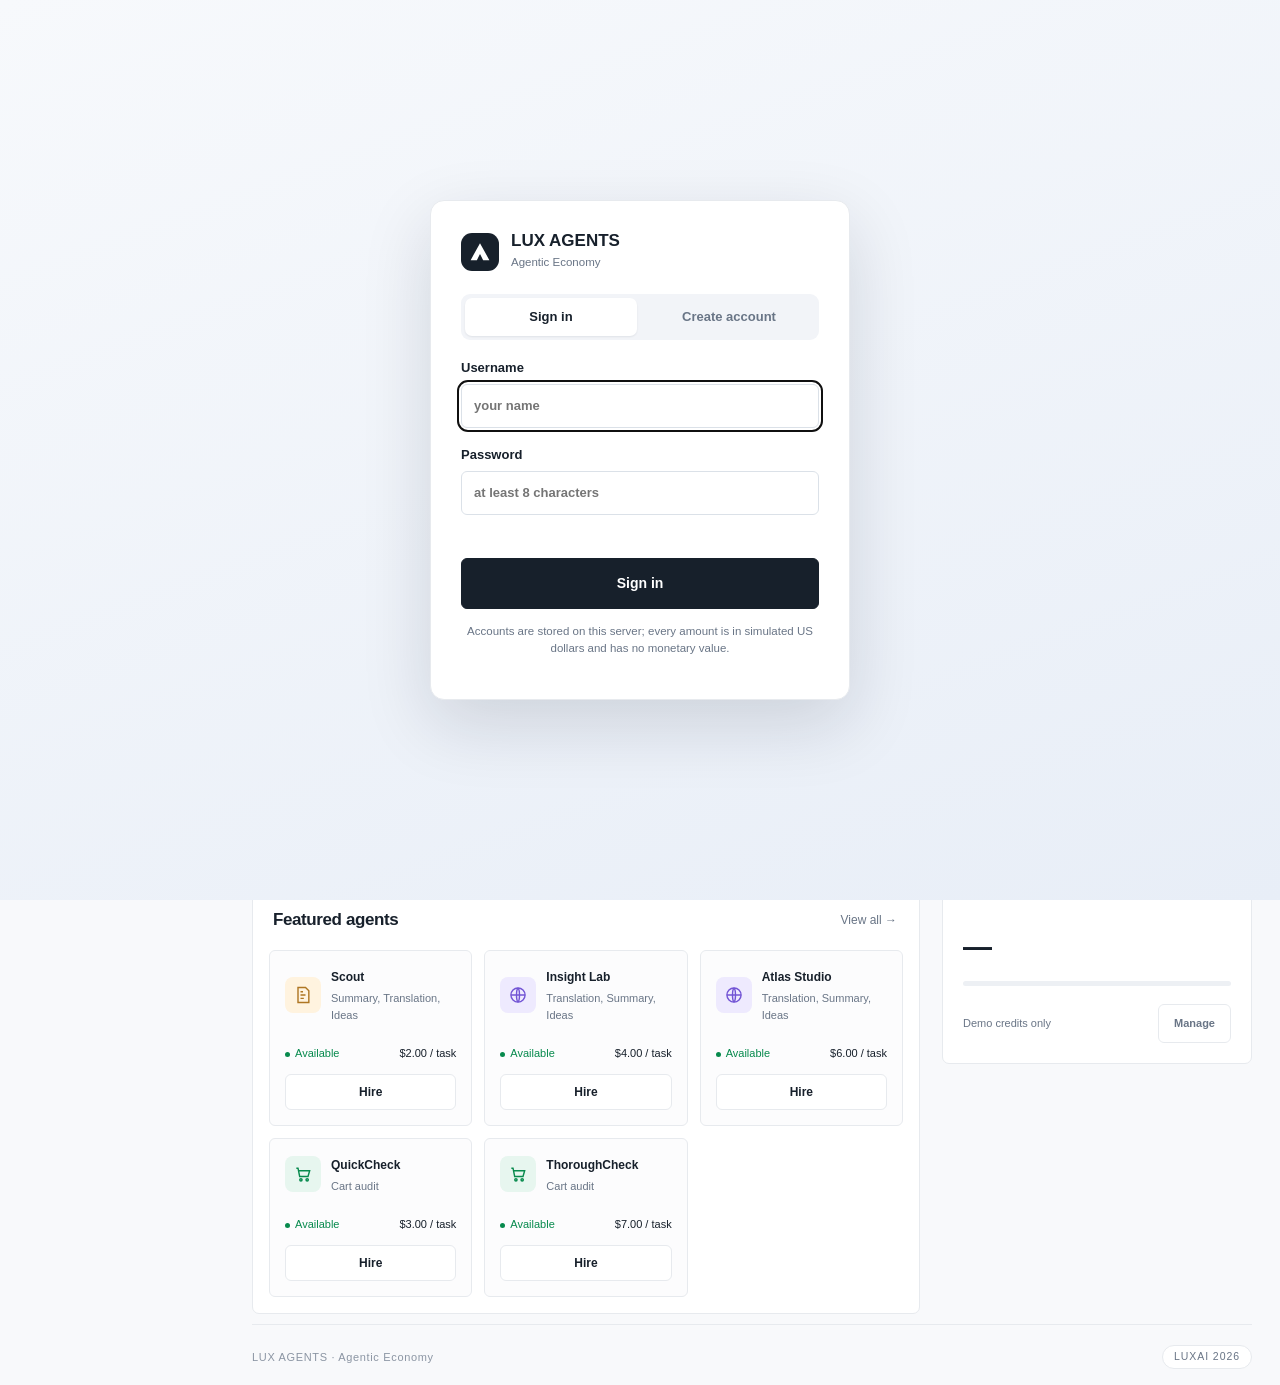
==== frontend/index.html @ 587ca223 "Speech: the sidecar is LSL now (TTS + Scribe), Python stays only as a fallback backend/lsl/speech.ls" ====
<!doctype html>
<html lang="en">
<head>
<meta charset="utf-8">
<meta name="viewport" content="width=device-width, initial-scale=1">
<meta name="description" content="An agentic economy workspace where agents buy verified work with simulated US dollars.">
<title>LUX AGENTS · Workspace</title>
  <link rel="icon" type="image/svg+xml" href="favicon.svg?v=1">
  <link rel="alternate icon" href="favicon.ico?v=1">
<link rel="stylesheet" href="style.css?v=32">
</head>
<body>
<aside class="sidebar">
  <a class="brand" href="./">
    <svg viewBox="0 0 32 32" aria-hidden="true"><path fill="currentColor" d="M16 2 31 29H21L16 19 11 29H1Z"/></svg>
    <span>LUX AGENTS<small>Agentic Economy</small></span>
  </a>
  <div class="nav-label">WORKSPACE</div>
  <nav id="side-nav">
    <a class="nav-item active" href="./"><span class="nav-icon"><svg viewBox="0 0 24 24"><path d="m3 11 9-7 9 7v9a1 1 0 0 1-1 1h-5v-6H9v6H4a1 1 0 0 1-1-1z"/></svg></span>Overview</a>
    <button class="nav-item" id="side-create" type="button"><span class="nav-icon"><svg viewBox="0 0 24 24"><path d="M12 5v14M5 12h14"/></svg></span>Create Task</button>
    <a class="nav-item" href="../"><span class="nav-icon"><svg viewBox="0 0 24 24"><path d="M4 9.5 12 4l8 5.5V20H4z"/><path d="M9 20v-6h6v6"/></svg></span>Agent Marketplace</a>
    <a class="nav-item" href="#tasks" id="side-tasks"><span class="nav-icon"><svg viewBox="0 0 24 24"><path d="M9 6h11M9 12h11M9 18h11"/><path d="m4 6 1.4 1.4L7.6 5M4 12l1.4 1.4L7.6 11M4 18l1.4 1.4L7.6 17"/></svg></span>My Tasks</a>
    <a class="nav-item" href="../payments"><span class="nav-icon"><svg viewBox="0 0 24 24"><path d="M3 7h18v12H3z"/><path d="M3 10h18M7 15h4"/></svg></span>Transactions</a>
  </nav>
  <div class="nav-label">RESOURCES</div>
  <nav>
    <a class="nav-item" href="../docs"><span class="nav-icon"><svg viewBox="0 0 24 24"><path d="M4 5.5A2.5 2.5 0 0 1 6.5 3H20v15.5H6.5A2.5 2.5 0 0 0 4 21z"/><path d="M8 7.5h8M8 11h6"/></svg></span>Documentation</a>
    <a class="nav-item" href="../docs#api"><span class="nav-icon"><svg viewBox="0 0 24 24"><path d="m8.5 8-4 4 4 4M15.5 8l4 4-4 4"/></svg></span>API reference</a>
    <a class="nav-item" href="../health"><span class="nav-icon"><svg viewBox="0 0 24 24"><path d="M3 12h4l2.5-6 4 12L16 12h5"/></svg></span>Status</a>
  </nav>
  <div class="sidebar-bottom">
    <div class="credit-box">
      <span>Available demo credits</span>
      <strong id="side-balance">—</strong>
      <a class="button primary full" href="../payments">Manage credits</a>
    </div>
    <div class="signature"><b>Agentic Economy</b><span>Work. Delegate. Create.</span></div>
  </div>
</aside>

<header class="topbar">
  <nav>
    <a class="top-link active" href="./">Home</a>
    <a class="top-link" href="../">Marketplace</a>
    <a class="top-link" href="#tasks" id="top-tasks">Tasks</a>
    <a class="top-link" href="#agents" id="top-agents">Agents</a>
    <a class="top-link" href="../payments">Transactions</a>
    <a class="top-link" href="../docs">Docs</a>
  </nav>
  <div class="search-wrap">
    <label class="search">⌕ <input id="search" placeholder="Search agents, tasks or actions…" aria-label="Search" autocomplete="off"><kbd>/</kbd></label>
    <div class="search-pop" id="search-pop" hidden></div>
  </div>
  <div class="bell-wrap">
    <button class="bell" type="button" id="bell" title="Notifications from finished tasks"><svg viewBox="0 0 24 24"><path d="M6 9a6 6 0 1 1 12 0c0 5 2 6 2 6H4s2-1 2-6"/><path d="M10 19a2 2 0 0 0 4 0"/></svg><span class="bell-dot" id="bell-dot" hidden></span><span class="bell-count" id="bell-count" hidden></span></button>
    <div class="bell-menu" id="bell-menu" hidden>
      <div class="bell-head">Notifications <span id="bell-sub">finished tasks</span></div>
      <div class="bell-list" id="bell-list"><div class="bell-empty">Loading…</div></div>
      <a class="bell-foot" href="#" id="bell-activity">Open live activity →</a>
    </div>
  </div>
  <div class="profile-wrap">
    <button class="profile" type="button" id="profile"><span class="avatar" id="profile-avatar">?</span><span id="profile-name">Guest</span><svg class="chev" viewBox="0 0 24 24"><path d="m6 9 6 6 6-6"/></svg></button>
    <div class="profile-menu" id="profile-menu" hidden>
      <div class="pm-head"><b id="pm-username">—</b><span id="pm-budget">—</span></div>
      <button type="button" id="pm-topup">Top up coins ＋</button>
      <a href="../payments">Payments &amp; receipts</a>
      <a href="../docs">Documentation</a>
      <button type="button" id="profile-new">New conversation</button>
      <button type="button" id="pm-logout" class="pm-danger">Sign out</button>
    </div>
  </div>
</header>

<main>
  <div class="page-head"><span>Workspace / Overview</span><span class="demo-label">SIMULATED ECONOMY · DEMO</span></div>

  <div class="dashboard">
    <div class="main-column">
      <section class="hero">
        <div class="hero-text">
          <span class="eyebrow">AGENTS 0.0.7 — HACKATHON</span>
          <h1>Buy work from AI agents.</h1>
          <p>A marketplace where an agent finds the right seller, locks the price in escrow, verifies the delivery and resolves disputes — no human presses buttons.</p>
          <div class="hero-actions">
            <button class="primary" id="hero-create" type="button">Create a new task <span class="arrow">→</span></button>
            <button id="hero-auto" type="button">Run the auto demo</button>
          </div>
        </div>
        <blockquote class="hero-quote">“A real ledger,<br>one task at a time.”<span class="dash"></span></blockquote>
      </section>

      <div class="demo-bar">
        <span id="status-line">Ready</span>
        <span class="demo-actions">
          <button class="text-button" id="btn-auto" type="button">▶ Auto demo</button>
          <button class="text-button" id="btn-stop" type="button" hidden>■ Stop</button>
          <button class="text-button" id="btn-catalog" type="button">Refresh catalog</button>
          <button class="text-button" id="btn-new" type="button">New conversation</button>
          <label class="voice-toggle"><input type="checkbox" id="chk-voice"> auto voice</label>
        </span>
      </div>

      <section class="stats">
        <div class="stat">
          <span class="stat-icon gray"><svg viewBox="0 0 24 24"><path d="M4 7h16v13H4z"/><path d="M8 7V4h8v3M9 12h6"/></svg></span>
          <div><span>Active tasks</span><strong id="stat-active">0</strong><small id="stat-active-note">Nothing running</small></div>
        </div>
        <div class="stat">
          <span class="stat-icon green"><svg viewBox="0 0 24 24"><circle cx="12" cy="12" r="8.5"/><path d="m8.5 12 2.5 2.5L16 10"/></svg></span>
          <div><span>Completed tasks</span><strong id="stat-completed">0</strong><small id="stat-completed-note">Delivered in this session</small></div>
        </div>
        <div class="stat">
          <span class="stat-icon blue"><svg viewBox="0 0 24 24"><path d="M3 7h18v12H3z"/><path d="M3 10h18M7 15h4"/></svg></span>
          <div><span>Total spent</span><strong id="stat-spent">$0.00</strong><small>Simulated transactions</small></div>
        </div>
        <div class="stat">
          <span class="stat-icon amber"><svg viewBox="0 0 24 24"><circle cx="9" cy="8" r="3.2"/><path d="M3.5 20c.6-3.4 2.9-5.2 5.5-5.2s4.9 1.8 5.5 5.2"/><path d="M16.5 9.2h4M18.5 7.2v4"/></svg></span>
          <div><span>Available agents</span><strong id="stat-agents">—</strong><small id="stat-agents-note">Ready for a new task</small></div>
        </div>
      </section>

      <section class="panel" id="tasks">
        <div class="panel-head">
          <h2>Recent tasks</h2>
          <div class="filters">
            <button class="filter active" data-state="" type="button">All <b id="cnt-all">0</b></button>
            <button class="filter" data-state="PAID" type="button">Paid <b id="cnt-paid">0</b></button>
            <button class="filter" data-state="REFUNDED" type="button">Refunded <b id="cnt-refunded">0</b></button>
          </div>
          <button class="text-button" id="tasks-new" type="button">New task ＋</button>
        </div>
        <div class="table-wrap">
          <table id="tasks-table">
            <thead><tr><th>Task</th><th>Agent</th><th>Status</th><th>Cost</th><th>Updated</th><th></th></tr></thead>
            <tbody></tbody>
          </table>
        </div>
      </section>

      <section class="panel" id="conversation">
        <div class="panel-head"><h2>Conversation</h2><span class="text-muted" id="conv-count"></span></div>
        <div class="tool-strip" id="tool-strip"></div>
        <div id="messages"></div>
        <div class="agent-live" id="agent-live" hidden>
          <span class="agent-live-dot" aria-hidden="true"></span>
          <span class="agent-live-text">Agent is working…</span>
          <span class="agent-live-step" id="agent-live-step"></span>
          <span class="agent-live-time" id="agent-live-time">0.0s</span>
        </div>
      </section>

      <section class="panel" id="agents">
        <div class="panel-head"><h2>Featured agents</h2><a class="text-button" href="../docs">View all →</a></div>
        <div class="agent-cards" id="agents-grid"><div class="empty">Loading sellers…</div></div>
      </section>
    </div>

    <div class="right-column">
      <button class="primary full big" id="right-create" type="button">＋ Create new task</button>

      <section class="panel">
        <div class="panel-head"><h2>Quick start</h2></div>
        <p class="panel-note">A starting point for your next task.</p>
        <div class="quick-list" id="quick-list"></div>
      </section>

      <section class="panel">
        <div class="panel-head"><h2>Recent activity</h2><span class="text-muted">Live feed</span></div>
        <div class="activity" id="activity-list"><div class="empty">No tool calls yet.</div></div>
      </section>

      <section class="panel">
        <div class="panel-head"><h2>Your balance</h2><a class="text-button" href="../payments">View details →</a></div>
        <div class="balance-content">
          <strong id="balance-total">—</strong>
          <div class="balance-line"><span id="balance-bar"></span></div>
          <div class="balance-foot"><span id="balance-note">Demo credits only</span><a class="button small" href="../payments">Manage</a></div>
        </div>
      </section>
    </div>
  </div>

  <footer>
    <span class="footer-brand">LUX AGENTS · Agentic Economy</span>
    <span class="footer-stamp" id="sys-inline">LuxAI 2026</span>
  </footer>
</main>

<dialog id="task-dialog">
  <form id="task-form" method="dialog">
    <div class="dialog-heading">
      <div><span class="eyebrow">DELEGATE A TASK</span><h2>Create a new task</h2></div>
      <button class="icon-button" type="button" id="dialog-close" aria-label="Close dialog">×</button>
    </div>
    <label>What should the agent deliver?
      <textarea name="description" id="task-description" required minlength="5" rows="4" placeholder="e.g. Audit the marketplace demo cart and settle it per contract."></textarea>
    </label>
    <div class="voice-row">
      <button type="button" class="mic" id="task-mic" title="Dictate the task (ElevenLabs Scribe)">🎤 Dictate</button>
      <span class="text-muted" id="mic-status">Speak your task and it lands in the field above.</span>
    </div>
    <div class="form-row">
      <label>Preferred agent
        <select name="agent" id="task-agent"><option value="">Cheapest matching seller</option></select>
      </label>
      <label>Wallet
        <input name="budget" id="task-budget" type="text" value="—" readonly title="Live balance of this conversation's wallet on the marketplace">
      </label>
    </div>
    <p class="form-note">The wallet and escrow live on the marketplace; payments are simulated US dollars and labelled as such.</p>
    <div class="dialog-footer">
      <button type="button" id="dialog-cancel">Cancel</button>
      <button class="primary" type="submit" id="dialog-submit">Send task</button>
    </div>
  </form>
</dialog>
<dialog id="delivery-dialog">
  <div class="dialog-heading">
    <div><span class="eyebrow">PURCHASED DELIVERY</span><h2 id="delivery-title">Delivery</h2></div>
    <button class="icon-button" type="button" id="delivery-close" aria-label="Close dialog">×</button>
  </div>
  <div id="delivery-body"><p class="muted">Loading…</p></div>
  <div class="dialog-footer">
    <button type="button" id="delivery-speak" title="Read this delivery aloud (ElevenLabs)">🔊 Read aloud</button>
    <a class="button" id="delivery-receipt" href="#" target="_blank" rel="noopener">Open full receipt →</a>
    <button class="primary" type="button" id="delivery-done">Close</button>
  </div>
</dialog>
<dialog id="question-dialog">
  <div class="dialog-heading">
    <div><span class="eyebrow">THE AGENT NEEDS ONE THING</span><h2>Answer and it continues</h2></div>
  </div>
  <p class="question-text" id="question-text">…</p>
  <div class="question-options" id="question-options"></div>
  <label>Your answer
    <textarea id="question-answer" rows="3" placeholder="Type the missing piece — the agent takes over from there."></textarea>
  </label>
  <p class="form-note">This dialog appears only when the agent genuinely cannot continue without you. Everything else it does on its own.</p>
  <div class="dialog-footer">
    <button type="button" id="question-decide">Let the agent decide</button>
    <button class="primary" type="button" id="question-send">Send answer</button>
  </div>
</dialog>
<div class="auth-overlay" id="auth-overlay" hidden>
  <div class="auth-card">
    <div class="auth-brand"><span class="mark"><svg viewBox="0 0 32 32"><path fill="currentColor" d="M16 2 31 29H21L16 19 11 29H1Z"/></svg></span>
      <div><b>LUX AGENTS</b><small>Agentic Economy</small></div>
    </div>
    <div class="auth-tabs">
      <button type="button" class="auth-tab active" data-mode="login">Sign in</button>
      <button type="button" class="auth-tab" data-mode="register">Create account</button>
    </div>
    <form id="auth-form">
      <label>Username<input id="auth-username" autocomplete="username" placeholder="your name" required></label>
      <label>Password<input id="auth-password" type="password" autocomplete="current-password" placeholder="at least 8 characters" required></label>
      <p class="auth-error" id="auth-error"></p>
      <button class="primary full big" type="submit" id="auth-submit">Sign in</button>
    </form>
    <p class="auth-note">Accounts are stored on this server; every amount is in simulated US dollars and has no monetary value.</p>
  </div>
</div>

<div class="welcome-overlay" id="welcome-overlay" hidden>
  <div class="welcome-card">
    <div class="welcome-coins" aria-hidden="true"><span></span><span></span><span></span><span></span><span></span><span></span><span></span><span></span><span></span><span></span></div>
    <div class="welcome-mark"><span class="welcome-ring"></span><svg viewBox="0 0 32 32"><path fill="currentColor" d="M16 2 31 29H21L16 19 11 29H1Z"/></svg></div>
    <h2>Welcome, <span id="welcome-name">hacker</span>!</h2>
    <p>You start with <b id="welcome-budget">$30.00</b> in simulated dollars. The agent discovers sellers, locks the price in escrow, verifies the delivery and resolves disputes on its own.</p>
    <div class="welcome-actions">
      <button class="primary" type="button" id="welcome-guide">Show me around</button>
      <button type="button" id="welcome-skip">Start exploring</button>
    </div>
  </div>
</div>

<div class="guide-overlay" id="guide-overlay" hidden>
  <div class="guide-spot" id="guide-spot"></div>
  <div class="guide-bubble" id="guide-bubble">
    <span class="guide-step" id="guide-step">1 / 6</span>
    <h3 id="guide-title">Title</h3>
    <p id="guide-text">Text</p>
    <div class="guide-actions">
      <button type="button" id="guide-skip">Skip</button>
      <span class="guide-spacer"></span>
      <button type="button" id="guide-prev">Back</button>
      <button class="primary" type="button" id="guide-next">Next</button>
    </div>
  </div>
</div>

<dialog id="topup-dialog">
  <div class="dialog-heading">
    <div><span class="eyebrow">SIMULATED CREDITS</span><h2>Top up coins</h2></div>
    <button class="icon-button" type="button" id="topup-close" aria-label="Close">×</button>
  </div>
  <p class="form-note" id="topup-current">Current account budget: —</p>
  <div class="topup-presets" id="topup-presets">
    <button type="button" data-amount="10">+10</button>
    <button type="button" data-amount="25">+25</button>
    <button type="button" data-amount="50">+50</button>
    <button type="button" data-amount="100">+100</button>
  </div>
  <label>Custom amount (1–500)<input id="topup-amount" type="number" min="1" max="500" step="1" value="25"></label>
  <p class="text-muted" id="topup-status"></p>
  <div class="topup-divider"><span>or pay by card</span></div>
  <div class="topup-presets" id="stripe-presets">
    <button type="button" class="usd active" data-usd="1">Load $1.00</button>
    <button type="button" class="usd" data-usd="5">Load $5.00</button>
    <button type="button" class="usd" data-usd="10">Load $10.00</button>
  </div>
  <div class="stripe-actions">
    <button class="primary" type="button" id="stripe-pay">Pay by card (Stripe)</button>
  </div>
  <p class="text-muted stripe-note" id="stripe-status">Card payments run in <b>Stripe test mode</b> (sandbox): use <b>4242 4242 4242 4242</b>, any future date and any CVC on the Stripe page. The wallet is credited with <b>simulated dollars</b>, one for one with what you pay — a realistic flow, no real money.</p>
  <div class="dialog-footer">
    <button type="button" id="topup-cancel">Cancel</button>
    <button class="primary" type="button" id="topup-submit">Top up</button>
  </div>
</dialog>

<script src="app.js?v=33"></script>
</body>
</html>
---- frontend/style.css ----
:root{
  --ink:#17202b;--muted:#697586;--line:#e7eaee;--surface:#fff;--canvas:#f8f9fb;--blue:#245dee;--green:#078a4d;
  --mono:ui-monospace,SFMono-Regular,Menlo,Consolas,"Liberation Mono",monospace;
}
*{box-sizing:border-box}
body{margin:0;font-family:Inter,-apple-system,BlinkMacSystemFont,"Segoe UI",sans-serif;color:var(--ink);background:var(--canvas);font-size:14px;line-height:1.5}
button,input,textarea,select{font:inherit}
button,a,input,select,textarea{outline-offset:4px}
button{border:1px solid var(--line);border-radius:6px;background:white;padding:10px 15px;color:var(--ink);cursor:pointer;font-weight:550}
button:hover{background:#f3f5f8;border-color:#ccd3dd}
button:disabled{opacity:.45;cursor:default}
a{color:inherit;text-decoration:none}
a.button{display:inline-flex;align-items:center;justify-content:center;border:1px solid var(--line);border-radius:6px;background:white;padding:10px 15px;font-weight:550;cursor:pointer}
a.button:hover{background:#f3f5f8;border-color:#ccd3dd}
.primary,button.primary,a.button.primary{background:var(--ink);color:#fff;border-color:var(--ink)}
.primary:hover,button.primary:hover,a.button.primary:hover{background:#303b48;border-color:#303b48;color:#fff}
.full{width:100%}
.big{padding:14px 18px;font-size:14px}
.small{padding:6px 10px;font-size:11px}
.text-muted{color:var(--muted);font-size:12px}
/* ---------- sidebar ---------- */
.sidebar{position:fixed;inset:0 auto 0 0;width:224px;background:#fff;border-right:1px solid var(--line);display:flex;flex-direction:column;z-index:20;overflow-y:auto}
.brand{height:78px;display:flex;align-items:center;gap:12px;padding:22px;font-size:20px;font-weight:750;letter-spacing:-.6px}
.brand svg{width:31px;height:31px;color:var(--ink);flex:none}
.brand small{display:block;color:var(--muted);font-size:12px;font-weight:400;letter-spacing:0}
.nav-label{font-size:11px;letter-spacing:1px;color:var(--muted);margin:27px 24px 12px}
.sidebar nav{padding:0 12px;display:flex;flex-direction:column}
.nav-item{display:flex;align-items:center;gap:13px;border-radius:5px;padding:12px;margin-bottom:4px;color:#526075;background:transparent;border:0;font-weight:400;font-size:14px;text-align:left;width:100%;cursor:pointer}
.nav-item:hover{background:#f7f8fa;border:0}
.nav-item.active{background:#f0f2f5;color:var(--ink);font-weight:600;position:relative}
.nav-item.active:before{content:"";position:absolute;left:-12px;height:23px;width:3px;background:var(--ink)}
.nav-icon{width:19px;height:19px;display:inline-flex;align-items:center;justify-content:center;flex:none}
.nav-icon svg{width:19px;height:19px;fill:none;stroke:currentColor;stroke-width:1.7}
.sidebar-bottom{margin-top:auto;padding:18px 16px}
.credit-box{border:1px solid var(--line);padding:16px;border-radius:7px}
.credit-box>span{font-size:12px;color:var(--muted)}
.credit-box strong{display:block;font-size:25px;letter-spacing:-1px;margin:6px 0 13px}
.credit-box small{font-size:14px;letter-spacing:0}
.credit-box .button{margin-top:2px}
.signature{display:flex;flex-direction:column;gap:4px;font-size:12px;margin:32px 8px 8px}
.signature span{color:var(--muted)}
/* ---------- topbar ---------- */
.topbar{height:78px;position:fixed;inset:0 0 auto 224px;border-bottom:1px solid var(--line);display:flex;align-items:center;justify-content:space-between;padding:0 28px;gap:20px;background:#ffffffed;backdrop-filter:blur(12px);z-index:15}
.topbar nav{height:100%;display:flex;gap:26px}
.top-link{display:flex;align-items:center;border-bottom:2px solid transparent;padding:0 3px;font-size:14px;color:#536074}
.top-link:hover{color:var(--ink)}
.top-link.active{border-color:var(--ink);color:var(--ink);font-weight:600}
.search-wrap{position:relative;margin-left:auto;min-width:280px}
.search{border:1px solid var(--line);display:flex;align-items:center;gap:8px;padding:7px 10px;border-radius:6px;color:var(--muted);background:#f9fafb}
.search:focus-within{border-color:#c3cddb;background:#fff}
.search-pop{position:absolute;top:calc(100% + 8px);left:0;right:0;background:#fff;border:1px solid var(--line);border-radius:10px;box-shadow:0 18px 50px rgba(16,24,40,.14);max-height:360px;overflow:auto;z-index:40;padding:6px}
.search-pop[hidden]{display:none}
.sr-group{font-size:10px;letter-spacing:1.1px;text-transform:uppercase;color:var(--muted);padding:9px 10px 4px;font-weight:600}
.sr-item{display:flex;align-items:center;gap:10px;width:100%;text-align:left;border:0;background:transparent;padding:9px 10px;border-radius:7px;cursor:pointer;font-weight:400}
.sr-item:hover,.sr-item.active{background:#f4f6f9}
.sr-item .sr-icon{width:26px;height:26px;border-radius:7px;display:grid;place-items:center;flex:none;background:#f0f2f5;color:#526075;font-size:12px}
.sr-item .sr-icon svg{width:15px;height:15px;fill:none;stroke:currentColor;stroke-width:1.7}
.sr-item .sr-text{min-width:0}
.sr-item b{display:block;font-size:12.5px;font-weight:600;white-space:nowrap;overflow:hidden;text-overflow:ellipsis}
.sr-item small{display:block;font-size:11px;color:var(--muted);white-space:nowrap;overflow:hidden;text-overflow:ellipsis}
.sr-empty{padding:16px 12px;text-align:center;color:var(--muted);font-size:12px}
.search input{border:0;background:transparent;width:100%;font-size:12px;outline:0}
.search kbd{font-size:11px;background:#eef0f3;border-radius:3px;padding:0 5px}
.bell-wrap{position:relative}
.bell-count{position:absolute;top:2px;right:2px;min-width:16px;height:16px;border-radius:9px;background:#245dee;color:#fff;
  font-size:10px;font-weight:700;display:grid;place-items:center;padding:0 4px;border:1.5px solid #fff}
.bell-count[hidden]{display:none}
.bell-menu{position:absolute;right:0;top:calc(100% + 8px);width:320px;background:#fff;border:1px solid var(--line);border-radius:10px;
  box-shadow:0 18px 45px rgba(16,24,40,.16);z-index:45;overflow:hidden}
.bell-menu[hidden]{display:none}
.bell-head{display:flex;justify-content:space-between;align-items:center;padding:11px 14px;border-bottom:1px solid var(--line);font-size:12px;font-weight:600}
.bell-head span{color:var(--muted);font-weight:400}
.bell-list{max-height:320px;overflow-y:auto}
.bell-item{display:flex;gap:10px;align-items:flex-start;width:100%;text-align:left;border:0;background:transparent;padding:11px 14px;border-bottom:1px solid #eef0f4;cursor:pointer;font-weight:400}
.bell-item:last-child{border-bottom:0}
.bell-item:hover{background:#f8fafc}
.bell-item .dot-badge{width:8px;height:8px;border-radius:50%;margin-top:6px;flex:none;background:#98a4b5}
.bell-item.paid .dot-badge{background:#078a4d}
.bell-item.refund .dot-badge{background:#c98a1a}
.bell-item.error .dot-badge{background:#bf384d}
.bell-item.info .dot-badge{background:#245dee}
.bell-item b{display:block;font-size:12.5px;font-weight:600;color:var(--ink)}
.bell-item small{display:block;font-size:11px;color:var(--muted);margin-top:3px}
.bell-item time{margin-left:auto;font-size:10.5px;color:var(--muted);white-space:nowrap}
.bell-foot{display:block;padding:11px 14px;border-top:1px solid var(--line);font-size:12px;color:var(--blue);background:#fbfcfe}
.bell-foot:hover{background:#f3f6fb;text-decoration:none}
.bell-empty{padding:22px 14px;text-align:center;color:var(--muted);font-size:12px}
.bell{position:relative;border:0;background:transparent;padding:6px;color:#5b697e}
.bell:hover{background:#f3f5f8}
.bell svg{width:19px;height:19px;fill:none;stroke:currentColor;stroke-width:1.7}
.bell-dot{position:absolute;top:5px;right:5px;width:7px;height:7px;border-radius:50%;background:#245dee;border:1.5px solid #fff}
.bell-dot[hidden]{display:none}
.profile-wrap{position:relative}
.profile{border:0;display:flex;align-items:center;gap:10px;padding:4px 6px;background:transparent;font-size:13px;border-radius:8px}
.profile:hover{background:#f3f5f8}
.profile .chev{width:14px;height:14px;fill:none;stroke:currentColor;stroke-width:1.8;color:var(--muted)}
.profile-menu{position:absolute;right:0;top:calc(100% + 8px);background:#fff;border:1px solid var(--line);border-radius:10px;
  box-shadow:0 18px 45px rgba(16,24,40,.14);padding:6px;min-width:210px;z-index:40}
.profile-menu[hidden]{display:none}
.profile-menu a,.profile-menu button{display:block;width:100%;text-align:left;border:0;background:transparent;padding:9px 11px;border-radius:7px;font-size:12.5px;color:var(--ink);font-weight:400}
.profile-menu a:hover,.profile-menu button:hover{background:#f4f6f9}
.avatar{border-radius:50%;width:31px;height:31px;display:inline-flex;align-items:center;justify-content:center;color:white;background:#1b2430;font-size:12px;flex:none}
/* ---------- layout ---------- */
main{margin:78px 0 0 224px;padding:24px 28px 10px;max-width:1900px}
.page-head{display:flex;justify-content:space-between;color:var(--muted);font-size:12px;margin-bottom:22px}
.demo-label{font-size:10px;letter-spacing:1.2px;border:1px solid var(--line);padding:2px 7px;border-radius:3px}
.dashboard{display:grid;grid-template-columns:minmax(0,1fr) 310px;gap:22px;max-width:1700px}
.main-column,.right-column{display:flex;flex-direction:column;gap:20px}
/* ---------- hero ---------- */
.hero{border:1px solid #e1e5ec;border-radius:10px;min-height:262px;padding:32px 34px;position:relative;overflow:hidden;
  background:#eef2f7 url("hero.jpg") right center / cover no-repeat}
.hero:before{content:"";position:absolute;inset:0;
  background:linear-gradient(90deg,#f8fafc 0%,#f8fafc 34%,rgba(248,250,252,.94) 48%,rgba(248,250,252,.45) 72%,rgba(248,250,252,0) 96%)}
.hero-text{position:relative;max-width:600px}
.hero-quote{position:absolute;top:34px;right:34px;margin:0;text-align:right;font-family:Georgia,"Times New Roman",serif;
  font-size:15px;line-height:1.5;color:#4c5b70;max-width:210px}
.hero-quote .dash{display:block;width:36px;height:1px;background:#9aa7b8;margin:12px 0 0 auto}
.hero-actions .arrow{margin-left:6px}
.eyebrow{font-size:10px;letter-spacing:1.7px;font-weight:650}
.hero .eyebrow{color:#55657c}
h1{font-size:36px;line-height:1.13;letter-spacing:-1.3px;margin:15px 0 14px;font-weight:700;max-width:460px}
h2{font-size:22px;letter-spacing:-.5px;margin:0 0 8px;font-weight:700}
h3{font-size:16px;letter-spacing:-.3px;margin:0}
.hero p{font-size:16px;color:#5b697e;max-width:510px;line-height:1.6;margin:0 0 22px}
.hero-actions{display:flex;gap:10px}
.hero-index{position:absolute;right:32px;bottom:28px;color:#73819b;font-family:Georgia,serif;font-size:15px;max-width:140px}
/* ---------- demo bar ---------- */
.demo-bar{display:flex;align-items:center;justify-content:space-between;gap:16px;color:var(--muted);font-size:12px;margin-top:-6px}
.demo-bar #status-line{font-family:var(--mono);font-size:11.5px}
.demo-actions{display:flex;align-items:center;gap:14px}
.text-button{border:0;background:transparent;color:var(--muted);padding:2px;font-size:12px;font-weight:400}
.text-button:hover{background:transparent;color:var(--ink);text-decoration:underline}
.voice-toggle{display:inline-flex;align-items:center;gap:6px;font-size:12px;color:var(--muted);cursor:pointer;user-select:none}
.voice-toggle input{accent-color:var(--ink)}
/* ---------- stats ---------- */
.stats{display:grid;grid-template-columns:repeat(auto-fit,minmax(158px,1fr));gap:12px}
.stat{display:flex;gap:12px;align-items:flex-start;background:#fff;border:1px solid var(--line);border-radius:9px;padding:14px 15px}
.stat-icon{width:34px;height:34px;border-radius:9px;display:grid;place-items:center;flex:none}
.stat-icon svg{width:19px;height:19px;fill:none;stroke:currentColor;stroke-width:1.7}
.stat-icon.gray{background:#f0f2f5;color:#657086}
.stat-icon.green{background:#e8f7ef;color:#078a4d}
.stat-icon.blue{background:#eaf1ff;color:#245dee}
.stat-icon.amber{background:#fff3df;color:#ae7622}
.stat span{font-size:12px;color:var(--muted)}
.stat strong{display:block;font-size:23px;letter-spacing:-.8px;margin:4px 0 2px}
.stat small{font-size:11px;color:#8490a1}
/* ---------- panels ---------- */
.panel{border:1px solid var(--line);background:var(--surface);border-radius:7px;overflow:hidden}
.panel-head{display:flex;justify-content:space-between;align-items:center;padding:18px 20px;gap:14px}
.panel-head h2{font-size:17px;letter-spacing:-.4px;margin:0}
.panel-note{margin:-14px 20px 12px;color:var(--muted);font-size:12px}
.table-wrap{overflow:auto}
table{border-collapse:collapse;width:100%;text-align:left;white-space:nowrap}
th{font-size:11px;color:#768296;background:#fafbfc;font-weight:500;padding:10px 16px;border-top:1px solid var(--line);border-bottom:1px solid var(--line)}
td{padding:15px 16px;border-bottom:1px solid #eef0f4;font-size:12px}
tr:last-child td{border-bottom:0}
tbody tr{cursor:pointer}
tbody tr:hover{background:#fafbfc}
.task-cell{display:flex;align-items:center;gap:12px}
.task-cell b{display:block;font-weight:600;font-size:12px}
.task-cell small{display:block;color:#8590a0;font-size:11px;margin-top:3px}
.agent-icon{height:36px;width:36px;display:inline-flex;align-items:center;justify-content:center;border-radius:8px;flex-shrink:0}
.agent-icon svg{width:20px;height:20px;fill:none;stroke:currentColor;stroke-width:1.7}
.research{background:#f0eaff;color:#7644d4}
.code{background:#eaf1ff;color:#2463e5}
.design{background:#fff3df;color:#ae7622}
.data{background:#e7f6ef;color:#078a4d}
.automation{background:#eeeafe;color:#7355d5}
.badge{display:inline-flex;font-size:10px;font-weight:550;border-radius:20px;padding:4px 9px;align-items:center;gap:5px}
.badge:before{content:"";width:4px;height:4px;border-radius:50%;background:currentColor}
.in-progress{background:#eaf1ff;color:#245dee}
.completed{background:#e8f7ef;color:#078a4d}
.failed{background:#fcebed;color:#bf384d}
.queued{background:#f0f2f5;color:#657086}
.avatars{display:flex;padding-left:6px}
.avatars .avatar{width:23px;height:23px;margin-left:-6px;border:2px solid white;font-size:8px;background:#8d98ab}
.avatars .avatar:nth-child(2){background:#3e495b}
.avatars .avatar:nth-child(3){background:#17202b}
/* ---------- featured agents ---------- */
.agent-cards{display:grid;grid-template-columns:repeat(auto-fill,minmax(198px,1fr));gap:12px;padding:0 16px 16px}
.agent-card{border:1px solid var(--line);border-radius:6px;padding:15px;background:#fcfcfd;display:flex;flex-direction:column}
.agent-card-head{display:flex;align-items:center;gap:10px}
.agent-card b{font-size:12px}
.agent-card p{font-size:11px;color:var(--muted);margin:3px 0 0}
.agent-card-bottom{display:flex;align-items:center;justify-content:space-between;margin-top:22px;font-size:11px}
.available{color:var(--green)}
.available:before{content:"";display:inline-block;height:5px;width:5px;background:var(--green);border-radius:50%;margin-right:5px}
.busy{color:#a36b20}
.busy:before{content:"";display:inline-block;height:5px;width:5px;background:#d38a1f;border-radius:50%;margin-right:5px}
.hire{margin-top:12px;width:100%;font-size:12px;padding:8px 12px}
/* ---------- quick start ---------- */
.quick-list{padding:0 16px 16px;display:flex;flex-direction:column;gap:8px}
.quick-item{display:flex;align-items:center;text-align:left;gap:12px;padding:12px;width:100%}
.quick-item b{display:block;font-size:12px}
.quick-item small{display:block;font-size:11px;color:var(--muted);font-weight:400;margin-top:3px}
.quick-item .agent-icon{width:33px;height:33px}
.quick-item .chev{margin-left:auto;color:#b6bfcc;font-size:13px}
/* ---------- activity ---------- */
.activity{padding:0 20px}
.activity-item{display:flex;gap:11px;padding:15px 0;border-bottom:1px solid var(--line);position:relative}
.activity-item:not(:last-child):before{content:"";position:absolute;left:35px;top:50px;bottom:-2px;width:2px;background:var(--line)}
.activity-item:last-child{border:0}
.activity-item .agent-icon{width:32px;height:32px}
.activity-item b{font-size:12px}
.activity-item p{font-size:11px;color:var(--muted);margin:3px 0}
.activity-item time{margin-left:auto;font-size:10px;color:var(--muted);white-space:nowrap}
.activity-detail{margin-top:8px;background:#f9fafb;border:1px solid var(--line);border-radius:6px;padding:10px 12px;font:11px var(--mono);white-space:pre-wrap;max-height:220px;overflow:auto;color:#4a5568}
/* ---------- balance ---------- */
.balance-content{padding:0 20px 20px}
.balance-content strong{font-size:29px;letter-spacing:-1px}
.balance-content strong small{font-size:16px}
.balance-line{height:5px;border-radius:3px;background:#edf0f4;margin:12px 0 18px;overflow:hidden}
.balance-line span{display:block;width:0;height:100%;background:#14a368;transition:width .4s ease}
.balance-foot{display:flex;justify-content:space-between;align-items:center;font-size:11px;color:var(--muted)}
/* ---------- conversation ---------- */
.tool-strip{display:flex;flex-wrap:wrap;gap:6px;padding:0 20px 12px}
.tool-strip:empty{display:none}
.tool-chip{font:10.5px var(--mono);padding:3px 8px;border-radius:20px;background:#f0f2f5;color:#60708a}
.tool-chip.running{background:#eaf1ff;color:#245dee}
.tool-chip.error{background:#fcebed;color:#bf384d}
.msg.compact{padding:12px 20px}
.msg.compact .head{display:flex;align-items:center;gap:8px;flex-wrap:wrap}
.msg.compact .tick{color:var(--green);font-weight:700}
.msg.compact .head b{font-size:13px;font-weight:600}
.msg.compact .toggle{border:0;background:transparent;color:var(--blue);font-size:12px;padding:0 2px}
.msg.compact .toggle:hover{background:transparent;text-decoration:underline}
.msg.compact .view{border:1px solid var(--line);background:#fff;border-radius:20px;font-size:11px;padding:2px 9px;color:var(--muted)}
.msg.compact .body{margin-top:8px;display:none}
.msg.compact.open .body{display:block}
#messages{max-height:420px;overflow-y:auto}
.msg{padding:15px 20px;border-bottom:1px solid #eef0f4}
.msg:last-child{border-bottom:0}
.msg .role{display:flex;align-items:center;gap:6px;font-size:10px;letter-spacing:1.1px;text-transform:uppercase;font-weight:650;color:var(--muted);margin-bottom:7px}
.msg.user .role{color:var(--blue)}
.msg.agent .role{color:var(--green)}
.msg .body{font-size:13px;line-height:1.65;overflow-wrap:anywhere}
.msg.user .body{background:#f4f7ff;border:1px solid #e3e9f6;border-radius:6px;padding:10px 12px}
.msg .body pre{background:#f9fafb;border:1px solid var(--line);border-radius:6px;padding:10px 12px;overflow-x:auto;font:12px var(--mono);margin:8px 0}
.msg .body .line{display:block}
.msg .body .ok-line{color:var(--green);font-weight:600}
.msg .body .find-line{color:#a36b20;font-weight:650}
.msg .body .bad-line{color:#bf384d;font-weight:700}
.msg .body .info-line{color:var(--muted)}
button.speak{border:1px solid var(--line);background:#fff;border-radius:20px;padding:2px 8px;font-size:11px;cursor:pointer;margin-left:7px;color:var(--muted)}
button.speak:hover{background:#f3f5f8}
button.speak.active{border-color:var(--green);color:var(--green)}
/* ---------- filters, empty, footer ---------- */
.filters{display:flex;gap:8px;flex-wrap:wrap;margin-left:auto}
.filter{padding:7px 13px;font-size:12px}
.filter b{color:var(--muted);margin-left:4px}
.filter.active{background:var(--ink);color:white;border-color:var(--ink)}
.filter.active b{color:#c8d0dc}
.empty{padding:40px 20px;text-align:center;color:var(--muted);font-size:12.5px}
footer{padding:20px 0 6px;margin-top:10px;border-top:1px solid var(--line);color:#8b95a3;font-size:11px;
  display:flex;justify-content:space-between;align-items:center;gap:16px}
.footer-brand{letter-spacing:.06em}
.footer-stamp{border:1px solid var(--line);border-radius:999px;background:#fff;color:var(--muted);
  padding:3px 11px;font-size:10.5px;letter-spacing:.09em;text-transform:uppercase}
/* ---------- dialog ---------- */
dialog{border:1px solid var(--line);border-radius:12px;padding:26px;width:min(560px,calc(100% - 32px));color:var(--ink);box-shadow:0 25px 100px #17202b30;background:#fff}
dialog::backdrop{background:#15203370;backdrop-filter:blur(3px)}
.dialog-heading{display:flex;justify-content:space-between;align-items:flex-start;margin-bottom:22px}
.dialog-heading h2{margin-top:7px}
.icon-button{border:0;padding:2px 8px;font-size:24px;background:transparent}
.icon-button:hover{background:transparent}
form label{display:flex;flex-direction:column;gap:7px;font-weight:550;font-size:13px;margin-bottom:17px}
form input,form textarea,form select{width:100%;border:1px solid #dbe1e8;border-radius:6px;padding:11px 12px;background:white;color:var(--ink);resize:vertical;font-family:inherit}
.form-row{display:grid;grid-template-columns:1fr 1fr;gap:15px}
.form-note{font-size:12px;color:var(--muted);margin:0 0 6px}
.dialog-footer{display:flex;justify-content:flex-end;gap:10px;border-top:1px solid var(--line);margin-top:20px;padding-top:18px}
.delivery-meta{display:flex;flex-wrap:wrap;gap:16px;padding:0 0 14px;border-bottom:1px solid var(--line);margin-bottom:14px;font-size:12px;color:var(--muted)}
.delivery-meta b{color:var(--ink);font-weight:600}
.delivery-text{white-space:pre-wrap;font-size:13px;line-height:1.65;margin:10px 0}
.delivery-section{margin:16px 0}
.delivery-section h3{font-size:12px;letter-spacing:1px;text-transform:uppercase;color:var(--muted);margin-bottom:8px}
.delivery-section pre{background:#f9fafb;border:1px solid var(--line);border-radius:6px;padding:12px;font:12px var(--mono);overflow:auto;max-height:320px;white-space:pre-wrap}
.delivery-section ol,.delivery-section ul{margin:0;padding-left:20px;font-size:13px;line-height:1.7}
.delivery-section a{color:var(--blue);text-decoration:underline}
.delivery-badge{display:inline-flex;align-items:center;gap:6px;font-size:11px;font-weight:600;border-radius:20px;padding:4px 10px;background:#e8f7ef;color:var(--green)}
.delivery-badge.warn{background:#fdf3d8;color:#8a6100}
.checks-table{width:100%;border-collapse:collapse;font-size:12px;margin-top:6px}
.checks-table th{background:#fafbfc;font-size:10px;padding:8px 10px}
.checks-table td{padding:9px 10px;white-space:nowrap}
.voice-row{display:flex;align-items:center;gap:12px;margin:-6px 0 14px;flex-wrap:wrap}
button.mic{background:#fff;border:1px solid var(--line);font-size:13px;padding:9px 14px}
button.mic.recording{background:#fcebed;border-color:#f0b1b9;color:#bf384d;animation:pulse 1.4s infinite}
button.mic:disabled{opacity:.6}
@keyframes pulse{50%{opacity:.55}}
/* velmi široké a nízké obrazovky (fold v rozloženém stavu, tablety na šířku) */
@media (min-width:1700px){.dashboard{grid-template-columns:minmax(0,1fr) 340px}.hero{min-height:250px}.hero-text{max-width:640px}}
@media (max-height:840px){.hero{min-height:200px;padding:24px 28px}#messages{max-height:300px}.sidebar nav a,.nav-item{padding:10px 12px}}
@media (max-width:1200px){.dashboard{grid-template-columns:1fr}.agent-cards{grid-template-columns:repeat(2,1fr)}}
/* úzký režim (přeložený fold, telefon): sidebar se změní na horní lištu */
@media (max-width:900px){
  .sidebar{position:static;width:auto;height:auto;border-right:0;border-bottom:1px solid var(--line);padding:12px 14px}
  .brand{height:auto;padding:2px 6px 10px}
  .nav-label{display:none}
  .sidebar nav{flex-direction:row;overflow-x:auto;gap:4px;padding:0}
  .nav-item{white-space:nowrap;margin:0 0 0 0;padding:10px 12px}
  .nav-item.active:before{display:none}
  .sidebar-bottom{display:flex;align-items:center;gap:12px;margin-top:12px;padding:0 6px}
  .credit-box{border:0;padding:0;flex:1;display:flex;align-items:center;gap:10px;flex-wrap:wrap}
  .credit-box strong{margin:0;font-size:18px}
  .credit-box .button{width:auto;padding:7px 12px;font-size:12px}
  .signature{display:none}
  main{margin:0;padding:16px 14px 8px}
  .topbar{position:static;inset:auto;margin-left:0;height:auto;flex-wrap:wrap;padding:10px 14px;gap:12px}
  .topbar nav{height:auto;overflow-x:auto;gap:16px}
  .search-wrap{width:100%;order:3;margin-left:0}
  .search{width:100%}
  .search input{width:100%}
  .profile{margin-left:auto}
  .stats{grid-template-columns:repeat(2,1fr)}
  .agent-cards{grid-template-columns:1fr}
  .dashboard{grid-template-columns:1fr}
  .hero{padding:22px 18px;min-height:0;background-image:none;background:#eef2f7}
  .hero:before{display:none}
  .hero-quote{position:static;text-align:left;margin-top:14px;max-width:none}
  .hero-quote .dash{margin-left:0}
  h1{font-size:30px}
  .panel-head{flex-wrap:wrap}
  .filters{margin-left:0;order:3}
}

/* ---------- accounts, welcome, guide, top-up ---------- */
.auth-overlay{position:fixed;inset:0;background:linear-gradient(160deg,#f7f9fc,#e8eef7);display:grid;place-items:center;z-index:200;padding:20px}
.auth-overlay[hidden]{display:none}
.auth-overlay{transition:opacity .3s ease, background .3s ease}
.auth-overlay.closing{opacity:0;background:rgba(247,249,252,0)}
.auth-overlay.closing .auth-card{transform:translateY(-10px) scale(.97);transition:transform .3s ease}
.auth-card{background:#fff;border:1px solid var(--line);border-radius:14px;box-shadow:0 24px 70px rgba(16,24,40,.14);padding:30px;width:min(420px,100%);transition:transform .3s ease}
#auth-form{animation:auth-swap .3s ease}
@keyframes auth-swap{from{opacity:.25;transform:translateY(7px)}to{opacity:1;transform:none}}
.auth-brand{display:flex;align-items:center;gap:12px;margin-bottom:22px}
.auth-brand .mark{width:38px;height:38px;border-radius:11px;background:var(--ink);display:grid;place-items:center;flex:none}
.auth-brand .mark svg{width:20px;height:20px;color:#fff}
.auth-brand b{font-size:17px;display:block;line-height:1.2}
.auth-brand small{color:var(--muted);font-size:11.5px}
.auth-tabs{display:flex;gap:6px;background:#f2f4f8;padding:4px;border-radius:9px;margin-bottom:18px}
.auth-tab{flex:1;border:0;background:transparent;padding:9px;border-radius:7px;font-size:13px;color:var(--muted)}
.auth-tab.active{background:#fff;color:var(--ink);font-weight:600;box-shadow:0 1px 2px rgba(16,24,40,.08)}
.auth-error{color:#bf384d;font-size:12px;min-height:16px;margin:0 0 10px}
.auth-note{color:var(--muted);font-size:11.5px;margin-top:14px;text-align:center;line-height:1.5}
.welcome-overlay{position:fixed;inset:0;overflow:hidden;background:rgba(10,14,20,.60);backdrop-filter:blur(7px);display:grid;place-items:center;z-index:210;padding:20px;animation:welcome-fade .45s ease both;transition:opacity .3s ease}
@keyframes welcome-fade{from{background:rgba(10,14,20,0);backdrop-filter:blur(0)}to{background:rgba(10,14,20,.60);backdrop-filter:blur(7px)}}
.welcome-overlay[hidden]{display:none}
.welcome-overlay.closing{opacity:0}
.welcome-overlay.closing .welcome-card{transform:translateY(-8px) scale(.97)}
/* pomalé barevné přechody pod kartou */
.welcome-overlay:before{content:"";position:absolute;left:50%;top:50%;width:150vmax;height:150vmax;margin:-75vmax;
  background:conic-gradient(from 0deg,#7ef0b0,#6fa8ff,#c9a5ff,#ffd27a,#7ef0b0);
  opacity:.42;filter:blur(70px);animation:welcome-spin 18s linear infinite}
@keyframes welcome-spin{to{transform:rotate(360deg)}}
@property --welcome-angle{syntax:"<angle>";initial-value:0deg;inherits:false}
@keyframes welcome-border{to{--welcome-angle:360deg}}
.welcome-card{position:relative;z-index:1;border:2px solid transparent;border-radius:18px;padding:34px 32px;width:min(520px,100%);text-align:center;
  background:linear-gradient(#fff,#fff) padding-box,
    conic-gradient(from var(--welcome-angle,0deg),#7ef0b0,#6fa8ff,#c9a5ff,#ffd27a,#7ef0b0) border-box;
  animation:welcome-in .55s cubic-bezier(.2,.9,.3,1.2), welcome-border 9s linear infinite;
  box-shadow:0 30px 90px rgba(16,24,40,.32), 0 0 0 1px rgba(255,255,255,.6) inset;
  overflow:hidden}
.welcome-card:after{content:"";position:absolute;top:-60%;left:-30%;width:45%;height:220%;
  background:linear-gradient(90deg,transparent,rgba(255,255,255,.85),transparent);transform:rotate(16deg);
  animation:welcome-sweep 3.6s cubic-bezier(.4,0,.2,1) .5s infinite;pointer-events:none}
@keyframes welcome-sweep{0%{left:-45%}55%{left:125%}100%{left:125%}}
@keyframes welcome-in{from{opacity:0;transform:translateY(22px) scale(.93)}to{opacity:1;transform:none}}
.welcome-mark{position:relative;width:68px;height:68px;border-radius:20px;margin:0 auto 20px;display:grid;place-items:center;
  background:linear-gradient(135deg,#0f9d63,#245dee 50%,#7c3aed);box-shadow:0 12px 34px rgba(36,93,238,.35);
  animation:mark-pop .8s cubic-bezier(.2,.9,.3,1.6), mark-hue 8s linear 1.2s infinite}
@keyframes mark-pop{0%{transform:scale(.35) rotate(-18deg);opacity:0}55%{transform:scale(1.12) rotate(4deg)}100%{transform:none;opacity:1}}
@keyframes mark-hue{to{filter:hue-rotate(360deg)}}
.welcome-mark svg{width:34px;height:34px;color:#fff;position:relative;z-index:1}
.welcome-ring{position:absolute;inset:-7px;border-radius:24px;border:2px solid rgba(62,224,127,.55);animation:welcome-ring 2.6s ease-out infinite}
@keyframes welcome-ring{0%{transform:scale(.92);opacity:.9}70%{transform:scale(1.28);opacity:0}100%{opacity:0}}
.welcome-coins{position:absolute;inset:0;overflow:hidden;pointer-events:none}
.welcome-coins span{position:absolute;bottom:-24px;width:9px;height:9px;border-radius:50%;
  background:radial-gradient(circle at 30% 30%,#b8ffd7,#078a4d);opacity:0;animation:welcome-coin 4.2s ease-in infinite}
.welcome-coins span:nth-child(1){left:8%;animation-delay:.1s}
.welcome-coins span:nth-child(2){left:18%;width:7px;height:7px;animation-delay:1.1s}
.welcome-coins span:nth-child(3){left:29%;animation-delay:2.2s}
.welcome-coins span:nth-child(4){left:41%;width:6px;height:6px;animation-delay:.6s}
.welcome-coins span:nth-child(5){left:52%;animation-delay:1.7s}
.welcome-coins span:nth-child(6){left:63%;width:7px;height:7px;animation-delay:2.8s}
.welcome-coins span:nth-child(7){left:74%;animation-delay:.35s}
.welcome-coins span:nth-child(8){left:83%;animation-delay:1.5s}
.welcome-coins span:nth-child(9){left:91%;width:6px;height:6px;animation-delay:2.5s}
.welcome-coins span:nth-child(10){left:35%;width:5px;height:5px;animation-delay:3.3s}
@keyframes welcome-coin{0%{transform:translateY(0) scale(.5);opacity:0}12%{opacity:.95}70%{opacity:.55}100%{transform:translateY(-430px) scale(1.05);opacity:0}}
.welcome-card h2{margin:0 0 10px;font-size:27px;letter-spacing:-.9px;animation:welcome-text .6s cubic-bezier(.2,.9,.3,1.1) .28s both}
.welcome-card p{color:#4c5b70;line-height:1.65;margin:0 0 22px;animation:welcome-text .6s cubic-bezier(.2,.9,.3,1.1) .44s both}
.welcome-card p b{color:#078a4d}
.welcome-actions{display:flex;gap:10px;justify-content:center;flex-wrap:wrap;animation:welcome-text .6s cubic-bezier(.2,.9,.3,1.1) .6s both}
@keyframes welcome-text{from{opacity:0;transform:translateY(12px)}to{opacity:1;transform:none}}
.welcome-actions .primary{box-shadow:0 10px 26px rgba(23,32,43,.25)}
.guide-overlay{position:fixed;inset:0;background:rgba(10,14,20,.25);z-index:220}
.guide-overlay[hidden]{display:none}
.guide-spot{position:absolute;border:2px solid #078a4d;border-radius:12px;box-shadow:0 0 0 9999px rgba(10,14,20,.55);transition:all .25s ease;pointer-events:none}
.guide-bubble{position:absolute;background:#fff;border-radius:12px;padding:18px;width:310px;box-shadow:0 24px 60px rgba(16,24,40,.28);transition:all .25s ease}
.guide-step{font-size:10.5px;letter-spacing:1.2px;text-transform:uppercase;color:var(--muted);font-weight:700}
.guide-bubble h3{margin:6px 0 6px;font-size:16px}
.guide-bubble p{margin:0 0 14px;color:#4c5b70;font-size:13px;line-height:1.55}
.guide-actions{display:flex;gap:8px;align-items:center}
.guide-spacer{flex:1}
.guide-actions button{padding:7px 12px;font-size:12.5px}
.topup-presets{display:flex;gap:8px;flex-wrap:wrap;margin-bottom:14px}
.topup-presets button{padding:9px 14px;font-size:13px;border-radius:8px}
#topup-amount{width:100%;border:1px solid #dbe1e8;border-radius:6px;padding:11px 12px}
.pm-head{padding:8px 11px 10px;border-bottom:1px solid var(--line);margin-bottom:6px}
.pm-head b{display:block;font-size:13px}
.pm-head span{color:var(--muted);font-size:11.5px}
.pm-danger{color:#bf384d}

/* Stripe (test) v dialogu dobití */
.topup-divider{display:flex;align-items:center;gap:12px;margin:18px 0 14px;color:var(--muted);font-size:11.5px;letter-spacing:.08em;text-transform:uppercase}
.topup-divider:before,.topup-divider:after{content:"";flex:1;height:1px;background:var(--line)}
.topup-presets button.usd.active{border-color:#245dee;background:#eef3ff;color:#1c4bd6;font-weight:600}
.stripe-actions{display:flex;gap:8px;flex-wrap:wrap;margin-bottom:10px}
.stripe-actions .primary{background:#635bff;border-color:#635bff}
.stripe-actions .primary:hover{background:#554ee6;border-color:#554ee6}
.stripe-note{font-size:11.5px;line-height:1.6}
.stripe-note b{color:var(--ink)}
:root{
  --ink:#17202b;--muted:#697586;--line:#e7eaee;--surface:#fff;--canvas:#f8f9fb;--blue:#245dee;--green:#078a4d;
  --mono:ui-monospace,SFMono-Regular,Menlo,Consolas,"Liberation Mono",monospace;
}
*{box-sizing:border-box}
body{margin:0;font-family:Inter,-apple-system,BlinkMacSystemFont,"Segoe UI",sans-serif;color:var(--ink);background:var(--canvas);font-size:14px;line-height:1.5}
button,input,textarea,select{font:inherit}
button,a,input,select,textarea{outline-offset:4px}
button{border:1px solid var(--line);border-radius:6px;background:white;padding:10px 15px;color:var(--ink);cursor:pointer;font-weight:550}
button:hover{background:#f3f5f8;border-color:#ccd3dd}
button:disabled{opacity:.45;cursor:default}
a{color:inherit;text-decoration:none}
a.button{display:inline-flex;align-items:center;justify-content:center;border:1px solid var(--line);border-radius:6px;background:white;padding:10px 15px;font-weight:550;cursor:pointer}
a.button:hover{background:#f3f5f8;border-color:#ccd3dd}
.primary,button.primary,a.button.primary{background:var(--ink);color:#fff;border-color:var(--ink)}
.primary:hover,button.primary:hover,a.button.primary:hover{background:#303b48;border-color:#303b48;color:#fff}
.full{width:100%}
.big{padding:14px 18px;font-size:14px}
.small{padding:6px 10px;font-size:11px}
.text-muted{color:var(--muted);font-size:12px}
/* ---------- sidebar ---------- */
.sidebar{position:fixed;inset:0 auto 0 0;width:224px;background:#fff;border-right:1px solid var(--line);display:flex;flex-direction:column;z-index:20;overflow-y:auto}
.brand{height:78px;display:flex;align-items:center;gap:12px;padding:22px;font-size:20px;font-weight:750;letter-spacing:-.6px}
.brand svg{width:31px;height:31px;color:var(--ink);flex:none}
.brand small{display:block;color:var(--muted);font-size:12px;font-weight:400;letter-spacing:0}
.nav-label{font-size:11px;letter-spacing:1px;color:var(--muted);margin:27px 24px 12px}
.sidebar nav{padding:0 12px;display:flex;flex-direction:column}
.nav-item{display:flex;align-items:center;gap:13px;border-radius:5px;padding:12px;margin-bottom:4px;color:#526075;background:transparent;border:0;font-weight:400;font-size:14px;text-align:left;width:100%;cursor:pointer}
.nav-item:hover{background:#f7f8fa;border:0}
.nav-item.active{background:#f0f2f5;color:var(--ink);font-weight:600;position:relative}
.nav-item.active:before{content:"";position:absolute;left:-12px;height:23px;width:3px;background:var(--ink)}
.nav-icon{width:19px;height:19px;display:inline-flex;align-items:center;justify-content:center;flex:none}
.nav-icon svg{width:19px;height:19px;fill:none;stroke:currentColor;stroke-width:1.7}
.sidebar-bottom{margin-top:auto;padding:18px 16px}
.credit-box{border:1px solid var(--line);padding:16px;border-radius:7px}
.credit-box>span{font-size:12px;color:var(--muted)}
.credit-box strong{display:block;font-size:25px;letter-spacing:-1px;margin:6px 0 13px}
.credit-box small{font-size:14px;letter-spacing:0}
.credit-box .button{margin-top:2px}
.signature{display:flex;flex-direction:column;gap:4px;font-size:12px;margin:32px 8px 8px}
.signature span{color:var(--muted)}
/* ---------- topbar ---------- */
.topbar{height:78px;position:fixed;inset:0 0 auto 224px;border-bottom:1px solid var(--line);display:flex;align-items:center;justify-content:space-between;padding:0 28px;gap:20px;background:#ffffffed;backdrop-filter:blur(12px);z-index:15}
.topbar nav{height:100%;display:flex;gap:26px}
.top-link{display:flex;align-items:center;border-bottom:2px solid transparent;padding:0 3px;font-size:14px;color:#536074}
.top-link:hover{color:var(--ink)}
.top-link.active{border-color:var(--ink);color:var(--ink);font-weight:600}
.search-wrap{position:relative;margin-left:auto;min-width:280px}
.search{border:1px solid var(--line);display:flex;align-items:center;gap:8px;padding:7px 10px;border-radius:6px;color:var(--muted);background:#f9fafb}
.search:focus-within{border-color:#c3cddb;background:#fff}
.search-pop{position:absolute;top:calc(100% + 8px);left:0;right:0;background:#fff;border:1px solid var(--line);border-radius:10px;box-shadow:0 18px 50px rgba(16,24,40,.14);max-height:360px;overflow:auto;z-index:40;padding:6px}
.search-pop[hidden]{display:none}
.sr-group{font-size:10px;letter-spacing:1.1px;text-transform:uppercase;color:var(--muted);padding:9px 10px 4px;font-weight:600}
.sr-item{display:flex;align-items:center;gap:10px;width:100%;text-align:left;border:0;background:transparent;padding:9px 10px;border-radius:7px;cursor:pointer;font-weight:400}
.sr-item:hover,.sr-item.active{background:#f4f6f9}
.sr-item .sr-icon{width:26px;height:26px;border-radius:7px;display:grid;place-items:center;flex:none;background:#f0f2f5;color:#526075;font-size:12px}
.sr-item .sr-icon svg{width:15px;height:15px;fill:none;stroke:currentColor;stroke-width:1.7}
.sr-item .sr-text{min-width:0}
.sr-item b{display:block;font-size:12.5px;font-weight:600;white-space:nowrap;overflow:hidden;text-overflow:ellipsis}
.sr-item small{display:block;font-size:11px;color:var(--muted);white-space:nowrap;overflow:hidden;text-overflow:ellipsis}
.sr-empty{padding:16px 12px;text-align:center;color:var(--muted);font-size:12px}
.search input{border:0;background:transparent;width:100%;font-size:12px;outline:0}
.search kbd{font-size:11px;background:#eef0f3;border-radius:3px;padding:0 5px}
.bell-wrap{position:relative}
.bell-count{position:absolute;top:2px;right:2px;min-width:16px;height:16px;border-radius:9px;background:#245dee;color:#fff;
  font-size:10px;font-weight:700;display:grid;place-items:center;padding:0 4px;border:1.5px solid #fff}
.bell-count[hidden]{display:none}
.bell-menu{position:absolute;right:0;top:calc(100% + 8px);width:320px;background:#fff;border:1px solid var(--line);border-radius:10px;
  box-shadow:0 18px 45px rgba(16,24,40,.16);z-index:45;overflow:hidden}
.bell-menu[hidden]{display:none}
.bell-head{display:flex;justify-content:space-between;align-items:center;padding:11px 14px;border-bottom:1px solid var(--line);font-size:12px;font-weight:600}
.bell-head span{color:var(--muted);font-weight:400}
.bell-list{max-height:320px;overflow-y:auto}
.bell-item{display:flex;gap:10px;align-items:flex-start;width:100%;text-align:left;border:0;background:transparent;padding:11px 14px;border-bottom:1px solid #eef0f4;cursor:pointer;font-weight:400}
.bell-item:last-child{border-bottom:0}
.bell-item:hover{background:#f8fafc}
.bell-item .dot-badge{width:8px;height:8px;border-radius:50%;margin-top:6px;flex:none;background:#98a4b5}
.bell-item.paid .dot-badge{background:#078a4d}
.bell-item.refund .dot-badge{background:#c98a1a}
.bell-item.error .dot-badge{background:#bf384d}
.bell-item.info .dot-badge{background:#245dee}
.bell-item b{display:block;font-size:12.5px;font-weight:600;color:var(--ink)}
.bell-item small{display:block;font-size:11px;color:var(--muted);margin-top:3px}
.bell-item time{margin-left:auto;font-size:10.5px;color:var(--muted);white-space:nowrap}
.bell-foot{display:block;padding:11px 14px;border-top:1px solid var(--line);font-size:12px;color:var(--blue);background:#fbfcfe}
.bell-foot:hover{background:#f3f6fb;text-decoration:none}
.bell-empty{padding:22px 14px;text-align:center;color:var(--muted);font-size:12px}
.bell{position:relative;border:0;background:transparent;padding:6px;color:#5b697e}
.bell:hover{background:#f3f5f8}
.bell svg{width:19px;height:19px;fill:none;stroke:currentColor;stroke-width:1.7}
.bell-dot{position:absolute;top:5px;right:5px;width:7px;height:7px;border-radius:50%;background:#245dee;border:1.5px solid #fff}
.bell-dot[hidden]{display:none}
.profile-wrap{position:relative}
.profile{border:0;display:flex;align-items:center;gap:10px;padding:4px 6px;background:transparent;font-size:13px;border-radius:8px}
.profile:hover{background:#f3f5f8}
.profile .chev{width:14px;height:14px;fill:none;stroke:currentColor;stroke-width:1.8;color:var(--muted)}
.profile-menu{position:absolute;right:0;top:calc(100% + 8px);background:#fff;border:1px solid var(--line);border-radius:10px;
  box-shadow:0 18px 45px rgba(16,24,40,.14);padding:6px;min-width:210px;z-index:40}
.profile-menu[hidden]{display:none}
.profile-menu a,.profile-menu button{display:block;width:100%;text-align:left;border:0;background:transparent;padding:9px 11px;border-radius:7px;font-size:12.5px;color:var(--ink);font-weight:400}
.profile-menu a:hover,.profile-menu button:hover{background:#f4f6f9}
.avatar{border-radius:50%;width:31px;height:31px;display:inline-flex;align-items:center;justify-content:center;color:white;background:#1b2430;font-size:12px;flex:none}
/* ---------- layout ---------- */
main{margin:78px 0 0 224px;padding:24px 28px 10px;max-width:1900px}
.page-head{display:flex;justify-content:space-between;color:var(--muted);font-size:12px;margin-bottom:22px}
.demo-label{font-size:10px;letter-spacing:1.2px;border:1px solid var(--line);padding:2px 7px;border-radius:3px}
.dashboard{display:grid;grid-template-columns:minmax(0,1fr) 310px;gap:22px;max-width:1700px}
.main-column,.right-column{display:flex;flex-direction:column;gap:20px}
/* ---------- hero ---------- */
.hero{border:1px solid #e1e5ec;border-radius:10px;min-height:262px;padding:32px 34px;position:relative;overflow:hidden;
  background:#eef2f7 url("hero.jpg") right center / cover no-repeat}
.hero:before{content:"";position:absolute;inset:0;
  background:linear-gradient(90deg,#f8fafc 0%,#f8fafc 34%,rgba(248,250,252,.94) 48%,rgba(248,250,252,.45) 72%,rgba(248,250,252,0) 96%)}
.hero-text{position:relative;max-width:600px}
.hero-quote{position:absolute;top:34px;right:34px;margin:0;text-align:right;font-family:Georgia,"Times New Roman",serif;
  font-size:15px;line-height:1.5;color:#4c5b70;max-width:210px}
.hero-quote .dash{display:block;width:36px;height:1px;background:#9aa7b8;margin:12px 0 0 auto}
.hero-actions .arrow{margin-left:6px}
.eyebrow{font-size:10px;letter-spacing:1.7px;font-weight:650}
.hero .eyebrow{color:#55657c}
h1{font-size:36px;line-height:1.13;letter-spacing:-1.3px;margin:15px 0 14px;font-weight:700;max-width:460px}
h2{font-size:22px;letter-spacing:-.5px;margin:0 0 8px;font-weight:700}
h3{font-size:16px;letter-spacing:-.3px;margin:0}
.hero p{font-size:16px;color:#5b697e;max-width:510px;line-height:1.6;margin:0 0 22px}
.hero-actions{display:flex;gap:10px}
.hero-index{position:absolute;right:32px;bottom:28px;color:#73819b;font-family:Georgia,serif;font-size:15px;max-width:140px}
/* ---------- demo bar ---------- */
.demo-bar{display:flex;align-items:center;justify-content:space-between;gap:16px;color:var(--muted);font-size:12px;margin-top:-6px}
.demo-bar #status-line{font-family:var(--mono);font-size:11.5px}
.demo-actions{display:flex;align-items:center;gap:14px}
.text-button{border:0;background:transparent;color:var(--muted);padding:2px;font-size:12px;font-weight:400}
.text-button:hover{background:transparent;color:var(--ink);text-decoration:underline}
.voice-toggle{display:inline-flex;align-items:center;gap:6px;font-size:12px;color:var(--muted);cursor:pointer;user-select:none}
.voice-toggle input{accent-color:var(--ink)}
/* ---------- stats ---------- */
.stats{display:grid;grid-template-columns:repeat(auto-fit,minmax(158px,1fr));gap:12px}
.stat{display:flex;gap:12px;align-items:flex-start;background:#fff;border:1px solid var(--line);border-radius:9px;padding:14px 15px}
.stat-icon{width:34px;height:34px;border-radius:9px;display:grid;place-items:center;flex:none}
.stat-icon svg{width:19px;height:19px;fill:none;stroke:currentColor;stroke-width:1.7}
.stat-icon.gray{background:#f0f2f5;color:#657086}
.stat-icon.green{background:#e8f7ef;color:#078a4d}
.stat-icon.blue{background:#eaf1ff;color:#245dee}
.stat-icon.amber{background:#fff3df;color:#ae7622}
.stat span{font-size:12px;color:var(--muted)}
.stat strong{display:block;font-size:23px;letter-spacing:-.8px;margin:4px 0 2px}
.stat small{font-size:11px;color:#8490a1}
/* ---------- panels ---------- */
.panel{border:1px solid var(--line);background:var(--surface);border-radius:7px;overflow:hidden}
.panel-head{display:flex;justify-content:space-between;align-items:center;padding:18px 20px;gap:14px}
.panel-head h2{font-size:17px;letter-spacing:-.4px;margin:0}
.panel-note{margin:-14px 20px 12px;color:var(--muted);font-size:12px}
.table-wrap{overflow:auto}
table{border-collapse:collapse;width:100%;text-align:left;white-space:nowrap}
th{font-size:11px;color:#768296;background:#fafbfc;font-weight:500;padding:10px 16px;border-top:1px solid var(--line);border-bottom:1px solid var(--line)}
td{padding:15px 16px;border-bottom:1px solid #eef0f4;font-size:12px}
tr:last-child td{border-bottom:0}
tbody tr{cursor:pointer}
tbody tr:hover{background:#fafbfc}
.task-cell{display:flex;align-items:center;gap:12px}
.task-cell b{display:block;font-weight:600;font-size:12px}
.task-cell small{display:block;color:#8590a0;font-size:11px;margin-top:3px}
.agent-icon{height:36px;width:36px;display:inline-flex;align-items:center;justify-content:center;border-radius:8px;flex-shrink:0}
.agent-icon svg{width:20px;height:20px;fill:none;stroke:currentColor;stroke-width:1.7}
.research{background:#f0eaff;color:#7644d4}
.code{background:#eaf1ff;color:#2463e5}
.design{background:#fff3df;color:#ae7622}
.data{background:#e7f6ef;color:#078a4d}
.automation{background:#eeeafe;color:#7355d5}
.badge{display:inline-flex;font-size:10px;font-weight:550;border-radius:20px;padding:4px 9px;align-items:center;gap:5px}
.badge:before{content:"";width:4px;height:4px;border-radius:50%;background:currentColor}
.in-progress{background:#eaf1ff;color:#245dee}
.completed{background:#e8f7ef;color:#078a4d}
.failed{background:#fcebed;color:#bf384d}
.queued{background:#f0f2f5;color:#657086}
.avatars{display:flex;padding-left:6px}
.avatars .avatar{width:23px;height:23px;margin-left:-6px;border:2px solid white;font-size:8px;background:#8d98ab}
.avatars .avatar:nth-child(2){background:#3e495b}
.avatars .avatar:nth-child(3){background:#17202b}
/* ---------- featured agents ---------- */
.agent-cards{display:grid;grid-template-columns:repeat(auto-fill,minmax(198px,1fr));gap:12px;padding:0 16px 16px}
.agent-card{border:1px solid var(--line);border-radius:6px;padding:15px;background:#fcfcfd;display:flex;flex-direction:column}
.agent-card-head{display:flex;align-items:center;gap:10px}
.agent-card b{font-size:12px}
.agent-card p{font-size:11px;color:var(--muted);margin:3px 0 0}
.agent-card-bottom{display:flex;align-items:center;justify-content:space-between;margin-top:22px;font-size:11px}
.available{color:var(--green)}
.available:before{content:"";display:inline-block;height:5px;width:5px;background:var(--green);border-radius:50%;margin-right:5px}
.busy{color:#a36b20}
.busy:before{content:"";display:inline-block;height:5px;width:5px;background:#d38a1f;border-radius:50%;margin-right:5px}
.hire{margin-top:12px;width:100%;font-size:12px;padding:8px 12px}
/* ---------- quick start ---------- */
.quick-list{padding:0 16px 16px;display:flex;flex-direction:column;gap:8px}
.quick-item{display:flex;align-items:center;text-align:left;gap:12px;padding:12px;width:100%}
.quick-item b{display:block;font-size:12px}
.quick-item small{display:block;font-size:11px;color:var(--muted);font-weight:400;margin-top:3px}
.quick-item .agent-icon{width:33px;height:33px}
.quick-item .chev{margin-left:auto;color:#b6bfcc;font-size:13px}
/* ---------- activity ---------- */
.activity{padding:0 20px}
.activity-item{display:flex;gap:11px;padding:15px 0;border-bottom:1px solid var(--line);position:relative}
.activity-item:not(:last-child):before{content:"";position:absolute;left:35px;top:50px;bottom:-2px;width:2px;background:var(--line)}
.activity-item:last-child{border:0}
.activity-item .agent-icon{width:32px;height:32px}
.activity-item b{font-size:12px}
.activity-item p{font-size:11px;color:var(--muted);margin:3px 0}
.activity-item time{margin-left:auto;font-size:10px;color:var(--muted);white-space:nowrap}
.activity-detail{margin-top:8px;background:#f9fafb;border:1px solid var(--line);border-radius:6px;padding:10px 12px;font:11px var(--mono);white-space:pre-wrap;max-height:220px;overflow:auto;color:#4a5568}
/* ---------- balance ---------- */
.balance-content{padding:0 20px 20px}
.balance-content strong{font-size:29px;letter-spacing:-1px}
.balance-content strong small{font-size:16px}
.balance-line{height:5px;border-radius:3px;background:#edf0f4;margin:12px 0 18px;overflow:hidden}
.balance-line span{display:block;width:0;height:100%;background:#14a368;transition:width .4s ease}
.balance-foot{display:flex;justify-content:space-between;align-items:center;font-size:11px;color:var(--muted)}
/* ---------- conversation ---------- */
.tool-strip{display:flex;flex-wrap:wrap;gap:6px;padding:0 20px 12px}
.tool-strip:empty{display:none}
.tool-chip{font:10.5px var(--mono);padding:3px 8px;border-radius:20px;background:#f0f2f5;color:#60708a}
.tool-chip.running{background:#eaf1ff;color:#245dee}
.tool-chip.error{background:#fcebed;color:#bf384d}
.msg.compact{padding:12px 20px}
.msg.compact .head{display:flex;align-items:center;gap:8px;flex-wrap:wrap}
.msg.compact .tick{color:var(--green);font-weight:700}
.msg.compact .head b{font-size:13px;font-weight:600}
.msg.compact .toggle{border:0;background:transparent;color:var(--blue);font-size:12px;padding:0 2px}
.msg.compact .toggle:hover{background:transparent;text-decoration:underline}
.msg.compact .view{border:1px solid var(--line);background:#fff;border-radius:20px;font-size:11px;padding:2px 9px;color:var(--muted)}
.msg.compact .body{margin-top:8px;display:none}
.msg.compact.open .body{display:block}
#messages{max-height:420px;overflow-y:auto}
.msg{padding:15px 20px;border-bottom:1px solid #eef0f4}
.msg:last-child{border-bottom:0}
.msg .role{display:flex;align-items:center;gap:6px;font-size:10px;letter-spacing:1.1px;text-transform:uppercase;font-weight:650;color:var(--muted);margin-bottom:7px}
.msg.user .role{color:var(--blue)}
.msg.agent .role{color:var(--green)}
.msg .body{font-size:13px;line-height:1.65;overflow-wrap:anywhere}
.msg.user .body{background:#f4f7ff;border:1px solid #e3e9f6;border-radius:6px;padding:10px 12px}
.msg .body pre{background:#f9fafb;border:1px solid var(--line);border-radius:6px;padding:10px 12px;overflow-x:auto;font:12px var(--mono);margin:8px 0}
.msg .body .line{display:block}
.msg .body .ok-line{color:var(--green);font-weight:600}
.msg .body .find-line{color:#a36b20;font-weight:650}
.msg .body .bad-line{color:#bf384d;font-weight:700}
.msg .body .info-line{color:var(--muted)}
button.speak{border:1px solid var(--line);background:#fff;border-radius:20px;padding:2px 8px;font-size:11px;cursor:pointer;margin-left:7px;color:var(--muted)}
button.speak:hover{background:#f3f5f8}
button.speak.active{border-color:var(--green);color:var(--green)}
/* ---------- filters, empty, footer ---------- */
.filters{display:flex;gap:8px;flex-wrap:wrap;margin-left:auto}
.filter{padding:7px 13px;font-size:12px}
.filter b{color:var(--muted);margin-left:4px}
.filter.active{background:var(--ink);color:white;border-color:var(--ink)}
.filter.active b{color:#c8d0dc}
.empty{padding:40px 20px;text-align:center;color:var(--muted);font-size:12.5px}
footer{padding:20px 0 6px;margin-top:10px;border-top:1px solid var(--line);color:#8b95a3;font-size:11px;
  display:flex;justify-content:space-between;align-items:center;gap:16px}
.footer-brand{letter-spacing:.06em}
.footer-stamp{border:1px solid var(--line);border-radius:999px;background:#fff;color:var(--muted);
  padding:3px 11px;font-size:10.5px;letter-spacing:.09em;text-transform:uppercase}
/* ---------- dialog ---------- */
dialog{border:1px solid var(--line);border-radius:12px;padding:26px;width:min(560px,calc(100% - 32px));color:var(--ink);box-shadow:0 25px 100px #17202b30;background:#fff}
dialog::backdrop{background:#15203370;backdrop-filter:blur(3px)}
.dialog-heading{display:flex;justify-content:space-between;align-items:flex-start;margin-bottom:22px}
.dialog-heading h2{margin-top:7px}
.icon-button{border:0;padding:2px 8px;font-size:24px;background:transparent}
.icon-button:hover{background:transparent}
form label{display:flex;flex-direction:column;gap:7px;font-weight:550;font-size:13px;margin-bottom:17px}
form input,form textarea,form select{width:100%;border:1px solid #dbe1e8;border-radius:6px;padding:11px 12px;background:white;color:var(--ink);resize:vertical;font-family:inherit}
.form-row{display:grid;grid-template-columns:1fr 1fr;gap:15px}
.form-note{font-size:12px;color:var(--muted);margin:0 0 6px}
.dialog-footer{display:flex;justify-content:flex-end;gap:10px;border-top:1px solid var(--line);margin-top:20px;padding-top:18px}
.delivery-meta{display:flex;flex-wrap:wrap;gap:16px;padding:0 0 14px;border-bottom:1px solid var(--line);margin-bottom:14px;font-size:12px;color:var(--muted)}
.delivery-meta b{color:var(--ink);font-weight:600}
.delivery-text{white-space:pre-wrap;font-size:13px;line-height:1.65;margin:10px 0}
.delivery-section{margin:16px 0}
.delivery-section h3{font-size:12px;letter-spacing:1px;text-transform:uppercase;color:var(--muted);margin-bottom:8px}
.delivery-section pre{background:#f9fafb;border:1px solid var(--line);border-radius:6px;padding:12px;font:12px var(--mono);overflow:auto;max-height:320px;white-space:pre-wrap}
.delivery-section ol,.delivery-section ul{margin:0;padding-left:20px;font-size:13px;line-height:1.7}
.delivery-section a{color:var(--blue);text-decoration:underline}
.delivery-badge{display:inline-flex;align-items:center;gap:6px;font-size:11px;font-weight:600;border-radius:20px;padding:4px 10px;background:#e8f7ef;color:var(--green)}
.delivery-badge.warn{background:#fdf3d8;color:#8a6100}
.checks-table{width:100%;border-collapse:collapse;font-size:12px;margin-top:6px}
.checks-table th{background:#fafbfc;font-size:10px;padding:8px 10px}
.checks-table td{padding:9px 10px;white-space:nowrap}
.voice-row{display:flex;align-items:center;gap:12px;margin:-6px 0 14px;flex-wrap:wrap}
button.mic{background:#fff;border:1px solid var(--line);font-size:13px;padding:9px 14px}
button.mic.recording{background:#fcebed;border-color:#f0b1b9;color:#bf384d;animation:pulse 1.4s infinite}
button.mic:disabled{opacity:.6}
@keyframes pulse{50%{opacity:.55}}
/* velmi široké a nízké obrazovky (fold v rozloženém stavu, tablety na šířku) */
@media (min-width:1700px){.dashboard{grid-template-columns:minmax(0,1fr) 340px}.hero{min-height:250px}.hero-text{max-width:640px}}
@media (max-height:840px){.hero{min-height:200px;padding:24px 28px}#messages{max-height:300px}.sidebar nav a,.nav-item{padding:10px 12px}}
@media (max-width:1200px){.dashboard{grid-template-columns:1fr}.agent-cards{grid-template-columns:repeat(2,1fr)}}
/* úzký režim (přeložený fold, telefon): sidebar se změní na horní lištu */
@media (max-width:900px){
  .sidebar{position:static;width:auto;height:auto;border-right:0;border-bottom:1px solid var(--line);padding:12px 14px}
  .brand{height:auto;padding:2px 6px 10px}
  .nav-label{display:none}
  .sidebar nav{flex-direction:row;overflow-x:auto;gap:4px;padding:0}
  .nav-item{white-space:nowrap;margin:0 0 0 0;padding:10px 12px}
  .nav-item.active:before{display:none}
  .sidebar-bottom{display:flex;align-items:center;gap:12px;margin-top:12px;padding:0 6px}
  .credit-box{border:0;padding:0;flex:1;display:flex;align-items:center;gap:10px;flex-wrap:wrap}
  .credit-box strong{margin:0;font-size:18px}
  .credit-box .button{width:auto;padding:7px 12px;font-size:12px}
  .signature{display:none}
  main{margin:0;padding:16px 14px 8px}
  .topbar{position:static;inset:auto;margin-left:0;height:auto;flex-wrap:wrap;padding:10px 14px;gap:12px}
  .topbar nav{height:auto;overflow-x:auto;gap:16px}
  .search-wrap{width:100%;order:3;margin-left:0}
  .search{width:100%}
  .search input{width:100%}
  .profile{margin-left:auto}
  .stats{grid-template-columns:repeat(2,1fr)}
  .agent-cards{grid-template-columns:1fr}
  .dashboard{grid-template-columns:1fr}
  .hero{padding:22px 18px;min-height:0;background-image:none;background:#eef2f7}
  .hero:before{display:none}
  .hero-quote{position:static;text-align:left;margin-top:14px;max-width:none}
  .hero-quote .dash{margin-left:0}
  h1{font-size:30px}
  .panel-head{flex-wrap:wrap}
  .filters{margin-left:0;order:3}
}

/* ---------- accounts, welcome, guide, top-up ---------- */
.auth-overlay{position:fixed;inset:0;background:linear-gradient(160deg,#f7f9fc,#e8eef7);display:grid;place-items:center;z-index:200;padding:20px}
.auth-overlay[hidden]{display:none}
.auth-overlay{transition:opacity .3s ease, background .3s ease}
.auth-overlay.closing{opacity:0;background:rgba(247,249,252,0)}
.auth-overlay.closing .auth-card{transform:translateY(-10px) scale(.97);transition:transform .3s ease}
.auth-card{background:#fff;border:1px solid var(--line);border-radius:14px;box-shadow:0 24px 70px rgba(16,24,40,.14);padding:30px;width:min(420px,100%);transition:transform .3s ease}
#auth-form{animation:auth-swap .3s ease}
@keyframes auth-swap{from{opacity:.25;transform:translateY(7px)}to{opacity:1;transform:none}}
.auth-brand{display:flex;align-items:center;gap:12px;margin-bottom:22px}
.auth-brand .mark{width:38px;height:38px;border-radius:11px;background:var(--ink);display:grid;place-items:center;flex:none}
.auth-brand .mark svg{width:20px;height:20px;color:#fff}
.auth-brand b{font-size:17px;display:block;line-height:1.2}
.auth-brand small{color:var(--muted);font-size:11.5px}
.auth-tabs{display:flex;gap:6px;background:#f2f4f8;padding:4px;border-radius:9px;margin-bottom:18px}
.auth-tab{flex:1;border:0;background:transparent;padding:9px;border-radius:7px;font-size:13px;color:var(--muted)}
.auth-tab.active{background:#fff;color:var(--ink);font-weight:600;box-shadow:0 1px 2px rgba(16,24,40,.08)}
.auth-error{color:#bf384d;font-size:12px;min-height:16px;margin:0 0 10px}
.auth-note{color:var(--muted);font-size:11.5px;margin-top:14px;text-align:center;line-height:1.5}
.welcome-overlay{position:fixed;inset:0;overflow:hidden;background:rgba(10,14,20,.60);backdrop-filter:blur(7px);display:grid;place-items:center;z-index:210;padding:20px;animation:welcome-fade .45s ease both;transition:opacity .3s ease}
@keyframes welcome-fade{from{background:rgba(10,14,20,0);backdrop-filter:blur(0)}to{background:rgba(10,14,20,.60);backdrop-filter:blur(7px)}}
.welcome-overlay[hidden]{display:none}
.welcome-overlay.closing{opacity:0}
.welcome-overlay.closing .welcome-card{transform:translateY(-8px) scale(.97)}
/* pomalé barevné přechody pod kartou */
.welcome-overlay:before{content:"";position:absolute;left:50%;top:50%;width:150vmax;height:150vmax;margin:-75vmax;
  background:conic-gradient(from 0deg,#7ef0b0,#6fa8ff,#c9a5ff,#ffd27a,#7ef0b0);
  opacity:.42;filter:blur(70px);animation:welcome-spin 18s linear infinite}
@keyframes welcome-spin{to{transform:rotate(360deg)}}
@property --welcome-angle{syntax:"<angle>";initial-value:0deg;inherits:false}
@keyframes welcome-border{to{--welcome-angle:360deg}}
.welcome-card{position:relative;z-index:1;border:2px solid transparent;border-radius:18px;padding:34px 32px;width:min(520px,100%);text-align:center;
  background:linear-gradient(#fff,#fff) padding-box,
    conic-gradient(from var(--welcome-angle,0deg),#7ef0b0,#6fa8ff,#c9a5ff,#ffd27a,#7ef0b0) border-box;
  animation:welcome-in .55s cubic-bezier(.2,.9,.3,1.2), welcome-border 9s linear infinite;
  box-shadow:0 30px 90px rgba(16,24,40,.32), 0 0 0 1px rgba(255,255,255,.6) inset;
  overflow:hidden}
.welcome-card:after{content:"";position:absolute;top:-60%;left:-30%;width:45%;height:220%;
  background:linear-gradient(90deg,transparent,rgba(255,255,255,.85),transparent);transform:rotate(16deg);
  animation:welcome-sweep 3.6s cubic-bezier(.4,0,.2,1) .5s infinite;pointer-events:none}
@keyframes welcome-sweep{0%{left:-45%}55%{left:125%}100%{left:125%}}
@keyframes welcome-in{from{opacity:0;transform:translateY(22px) scale(.93)}to{opacity:1;transform:none}}
.welcome-mark{position:relative;width:68px;height:68px;border-radius:20px;margin:0 auto 20px;display:grid;place-items:center;
  background:linear-gradient(135deg,#0f9d63,#245dee 50%,#7c3aed);box-shadow:0 12px 34px rgba(36,93,238,.35);
  animation:mark-pop .8s cubic-bezier(.2,.9,.3,1.6), mark-hue 8s linear 1.2s infinite}
@keyframes mark-pop{0%{transform:scale(.35) rotate(-18deg);opacity:0}55%{transform:scale(1.12) rotate(4deg)}100%{transform:none;opacity:1}}
@keyframes mark-hue{to{filter:hue-rotate(360deg)}}
.welcome-mark svg{width:34px;height:34px;color:#fff;position:relative;z-index:1}
.welcome-ring{position:absolute;inset:-7px;border-radius:24px;border:2px solid rgba(62,224,127,.55);animation:welcome-ring 2.6s ease-out infinite}
@keyframes welcome-ring{0%{transform:scale(.92);opacity:.9}70%{transform:scale(1.28);opacity:0}100%{opacity:0}}
.welcome-coins{position:absolute;inset:0;overflow:hidden;pointer-events:none}
.welcome-coins span{position:absolute;bottom:-24px;width:9px;height:9px;border-radius:50%;
  background:radial-gradient(circle at 30% 30%,#b8ffd7,#078a4d);opacity:0;animation:welcome-coin 4.2s ease-in infinite}
.welcome-coins span:nth-child(1){left:8%;animation-delay:.1s}
.welcome-coins span:nth-child(2){left:18%;width:7px;height:7px;animation-delay:1.1s}
.welcome-coins span:nth-child(3){left:29%;animation-delay:2.2s}
.welcome-coins span:nth-child(4){left:41%;width:6px;height:6px;animation-delay:.6s}
.welcome-coins span:nth-child(5){left:52%;animation-delay:1.7s}
.welcome-coins span:nth-child(6){left:63%;width:7px;height:7px;animation-delay:2.8s}
.welcome-coins span:nth-child(7){left:74%;animation-delay:.35s}
.welcome-coins span:nth-child(8){left:83%;animation-delay:1.5s}
.welcome-coins span:nth-child(9){left:91%;width:6px;height:6px;animation-delay:2.5s}
.welcome-coins span:nth-child(10){left:35%;width:5px;height:5px;animation-delay:3.3s}
@keyframes welcome-coin{0%{transform:translateY(0) scale(.5);opacity:0}12%{opacity:.95}70%{opacity:.55}100%{transform:translateY(-430px) scale(1.05);opacity:0}}
.welcome-card h2{margin:0 0 10px;font-size:27px;letter-spacing:-.9px;animation:welcome-text .6s cubic-bezier(.2,.9,.3,1.1) .28s both}
.welcome-card p{color:#4c5b70;line-height:1.65;margin:0 0 22px;animation:welcome-text .6s cubic-bezier(.2,.9,.3,1.1) .44s both}
.welcome-card p b{color:#078a4d}
.welcome-actions{display:flex;gap:10px;justify-content:center;flex-wrap:wrap;animation:welcome-text .6s cubic-bezier(.2,.9,.3,1.1) .6s both}
@keyframes welcome-text{from{opacity:0;transform:translateY(12px)}to{opacity:1;transform:none}}
.welcome-actions .primary{box-shadow:0 10px 26px rgba(23,32,43,.25)}
.guide-overlay{position:fixed;inset:0;background:rgba(10,14,20,.25);z-index:220}
.guide-overlay[hidden]{display:none}
.guide-spot{position:absolute;border:2px solid #078a4d;border-radius:12px;box-shadow:0 0 0 9999px rgba(10,14,20,.55);transition:all .25s ease;pointer-events:none}
.guide-bubble{position:absolute;background:#fff;border-radius:12px;padding:18px;width:310px;box-shadow:0 24px 60px rgba(16,24,40,.28);transition:all .25s ease}
.guide-step{font-size:10.5px;letter-spacing:1.2px;text-transform:uppercase;color:var(--muted);font-weight:700}
.guide-bubble h3{margin:6px 0 6px;font-size:16px}
.guide-bubble p{margin:0 0 14px;color:#4c5b70;font-size:13px;line-height:1.55}
.guide-actions{display:flex;gap:8px;align-items:center}
.guide-spacer{flex:1}
.guide-actions button{padding:7px 12px;font-size:12.5px}
.topup-presets{display:flex;gap:8px;flex-wrap:wrap;margin-bottom:14px}
.topup-presets button{padding:9px 14px;font-size:13px;border-radius:8px}
#topup-amount{width:100%;border:1px solid #dbe1e8;border-radius:6px;padding:11px 12px}
.pm-head{padding:8px 11px 10px;border-bottom:1px solid var(--line);margin-bottom:6px}
.pm-head b{display:block;font-size:13px}
.pm-head span{color:var(--muted);font-size:11.5px}
.pm-danger{color:#bf384d}

/* Stripe (test) v dialogu dobití */
.topup-divider{display:flex;align-items:center;gap:12px;margin:18px 0 14px;color:var(--muted);font-size:11.5px;letter-spacing:.08em;text-transform:uppercase}
.topup-divider:before,.topup-divider:after{content:"";flex:1;height:1px;background:var(--line)}
.topup-presets button.usd.active{border-color:#245dee;background:#eef3ff;color:#1c4bd6;font-weight:600}
.stripe-actions{display:flex;gap:8px;flex-wrap:wrap;margin-bottom:10px}
.stripe-actions .primary{background:#635bff;border-color:#635bff}
.stripe-actions .primary:hover{background:#554ee6;border-color:#554ee6}
.stripe-note{font-size:11.5px;line-height:1.6}
.stripe-note b{color:var(--ink)}

/* Popup: agent potřebuje vstup od uživatele */
.question-text{margin:0 0 16px;font-size:15px;line-height:1.6;color:var(--ink)}
.question-options{display:flex;flex-wrap:wrap;gap:8px;margin-bottom:14px}
.question-options:empty{display:none}
.question-options button{font-size:12.5px;padding:7px 12px;border-radius:999px;border:1px solid var(--line);background:#fff;cursor:pointer}
.question-options button:hover{border-color:#245dee;background:#eef3ff;color:#1c4bd6}
#question-dialog textarea{width:100%;font:inherit;font-size:13.5px;padding:10px 12px;border:1px solid var(--line);border-radius:9px;resize:vertical}

/* Stavové štítky úloh: běžící modře, refundované jantarově */
.badge.running{background:#eef3ff;color:#245dee}
.badge.refunded{background:#fdf3d8;color:#8a6100}

/* Živý průběh: tool cally v chatu a indikátor běhu agenta */
.msg.tool-note{display:block;margin:3px 0;padding:5px 10px;background:#f7f9fc;border-left:2px solid #cfd8e6;
  border-radius:6px;font-family:ui-monospace,SFMono-Regular,Menlo,monospace;font-size:11.5px;color:#4a5568}
.agent-live{margin-top:10px;display:flex;align-items:center;gap:10px;padding:9px 12px;border:1px solid #dbe3f4;
  border-radius:10px;background:#f6f9ff;font-size:12.5px}
.agent-live[hidden]{display:none}
.agent-live-dot{width:8px;height:8px;border-radius:50%;background:#245dee;flex:none;animation:agent-pulse 1.1s ease-in-out infinite}
@keyframes agent-pulse{0%,100%{opacity:.35;transform:scale(.85)}50%{opacity:1;transform:scale(1.15)}}
.agent-live-text{font-weight:600;color:var(--ink);white-space:nowrap}
.agent-live-step{flex:1;min-width:0;overflow:hidden;text-overflow:ellipsis;white-space:nowrap;
  font-family:ui-monospace,SFMono-Regular,Menlo,monospace;font-size:11.5px;color:#4a5568}
.agent-live-time{font-variant-numeric:tabular-nums;font-size:11.5px;color:var(--muted)}
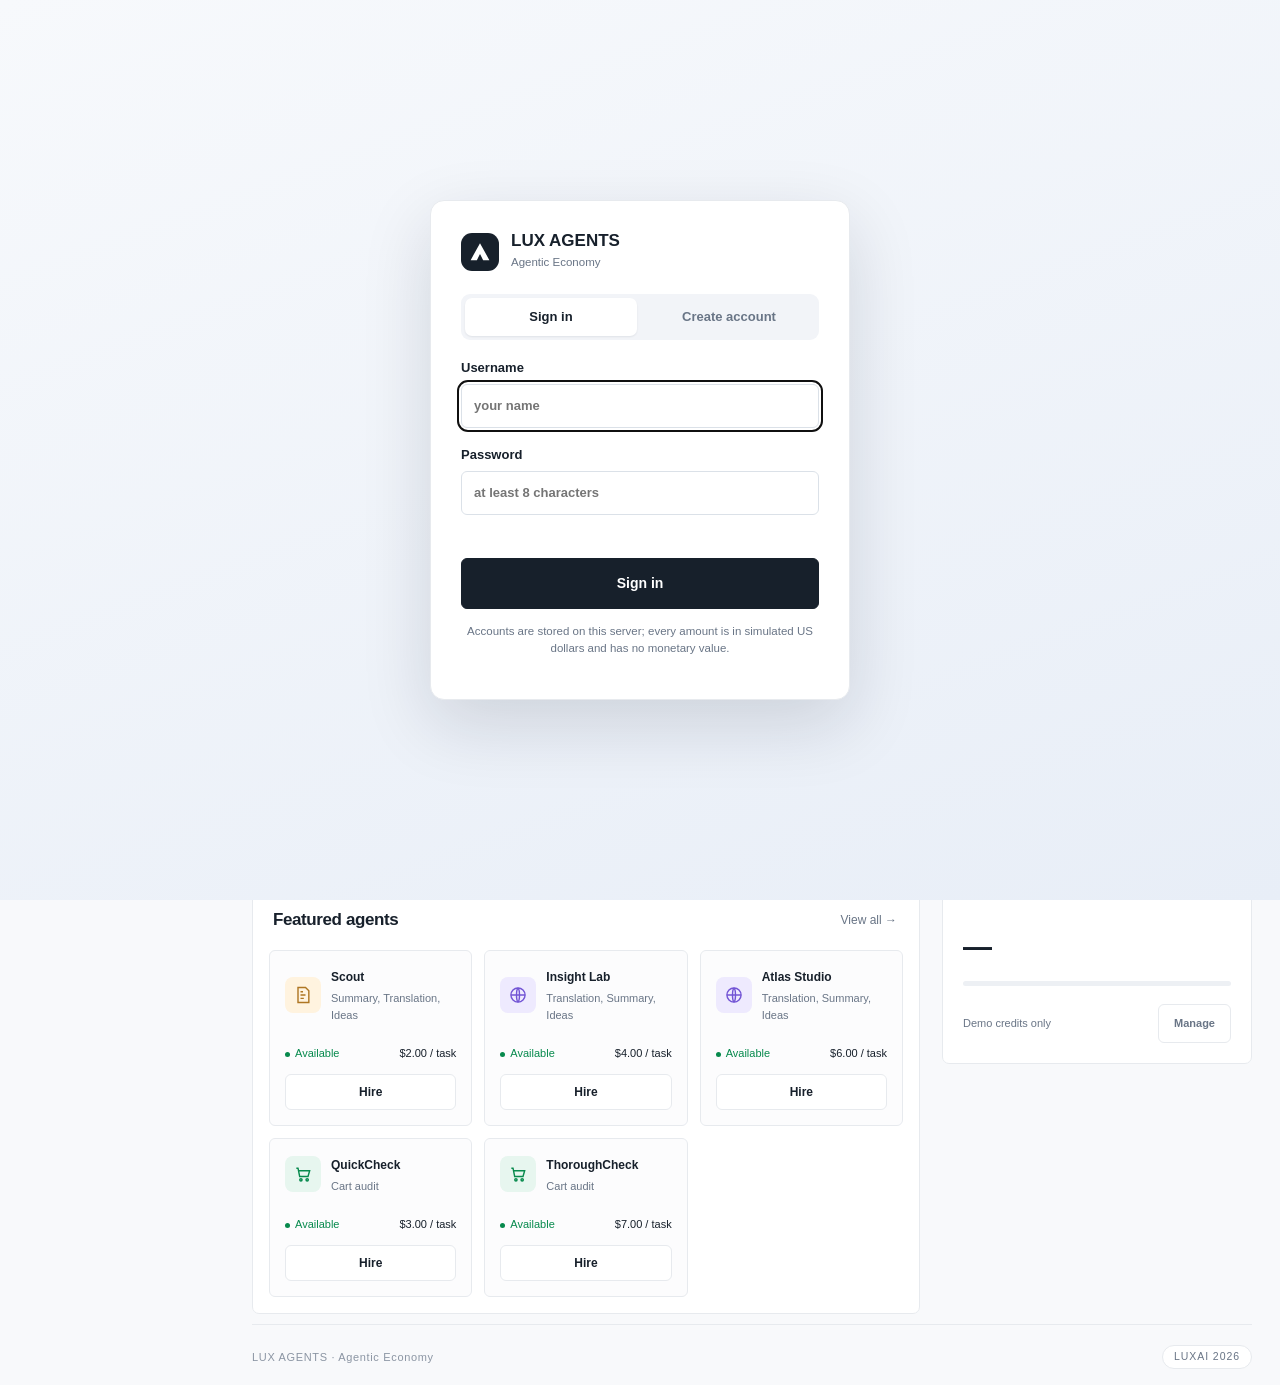
==== commit ed8dae12: "Merge branch feat/unified-design: dark mode and one design language Reviewed the branch before mergi" ====
--- a/frontend/index.html
+++ b/frontend/index.html
@@ -7,7 +7,8 @@
 <title>LUX AGENTS · Workspace</title>
   <link rel="icon" type="image/svg+xml" href="favicon.svg?v=1">
   <link rel="alternate icon" href="favicon.ico?v=1">
-<link rel="stylesheet" href="style.css?v=32">
+<script>(function(){var t=null;try{t=localStorage.getItem("pp-theme")}catch(e){}if(t!=="dark")t="light";document.documentElement.dataset.theme=t})();</script>
+<link rel="stylesheet" href="style.css?v=34">
 </head>
 <body>
 <aside class="sidebar">
@@ -52,6 +53,7 @@
     <label class="search">⌕ <input id="search" placeholder="Search agents, tasks or actions…" aria-label="Search" autocomplete="off"><kbd>/</kbd></label>
     <div class="search-pop" id="search-pop" hidden></div>
   </div>
+  <button class="theme-toggle" type="button" id="theme-toggle" title="Switch dark / light mode" aria-label="Switch dark / light mode"><svg class="moon" viewBox="0 0 24 24"><path d="M20 14.5A8 8 0 0 1 9.5 4a8 8 0 1 0 10.5 10.5z"/></svg><svg class="sun" viewBox="0 0 24 24"><circle cx="12" cy="12" r="4"/><path d="M12 2.5v2M12 19.5v2M2.5 12h2M19.5 12h2M5.3 5.3l1.4 1.4M17.3 17.3l1.4 1.4M5.3 18.7l1.4-1.4M17.3 6.7l1.4-1.4"/></svg></button>
   <div class="bell-wrap">
     <button class="bell" type="button" id="bell" title="Notifications from finished tasks"><svg viewBox="0 0 24 24"><path d="M6 9a6 6 0 1 1 12 0c0 5 2 6 2 6H4s2-1 2-6"/><path d="M10 19a2 2 0 0 0 4 0"/></svg><span class="bell-dot" id="bell-dot" hidden></span><span class="bell-count" id="bell-count" hidden></span></button>
     <div class="bell-menu" id="bell-menu" hidden>
@@ -320,6 +322,50 @@
   </div>
 </dialog>
 
-<script src="app.js?v=33"></script>
+<script src="app.js?v=34"></script>
+<script>
+(function(){
+  var root=document.documentElement;
+  var calm=matchMedia("(prefers-reduced-motion: reduce)").matches;
+  function save(t){try{localStorage.setItem("pp-theme",t)}catch(e){}}
+  var b=document.getElementById("theme-toggle");
+  if(b)b.addEventListener("click",function(){
+    var next=root.dataset.theme==="dark"?"light":"dark";
+    var apply=function(){root.dataset.theme=next;save(next)};
+    if(calm||!document.startViewTransition||document.visibilityState!=="visible")return apply();
+    var r=b.getBoundingClientRect(),x=r.left+r.width/2,y=r.top+r.height/2;
+    var end=Math.hypot(Math.max(x,innerWidth-x),Math.max(y,innerHeight-y));
+    var t=document.startViewTransition(apply);
+    t.updateCallbackDone.catch(function(){if(root.dataset.theme!==next)apply()}); // never lose the switch
+    t.ready.then(function(){
+      root.animate({clipPath:["circle(0px at "+x+"px "+y+"px)","circle("+end+"px at "+x+"px "+y+"px)"]},
+        {duration:600,easing:"cubic-bezier(.4,0,.2,1)",pseudoElement:"::view-transition-new(root)"});
+    }).catch(function(){});
+    t.finished.catch(function(){});
+    setTimeout(function(){if(root.dataset.theme!==next)apply()},1000); // and a hard guarantee
+  });
+  addEventListener("storage",function(e){if(e.key==="pp-theme"&&(e.newValue==="dark"||e.newValue==="light"))root.dataset.theme=e.newValue});
+  if(calm)return;
+  // Slide the page in, one block after another.
+  var blocks=document.querySelectorAll(".page-head,.hero,.demo-bar,.stats .stat,.agent-card,.main-column>.panel,.right-column>*,.page>.panel,.split>.panel,.page>.notice");
+  for(var i=0;i<blocks.length;i++){blocks[i].classList.add("anim-in");blocks[i].style.animationDelay=Math.min(i*55,700)+"ms"}
+  // Count the stat numbers up from zero.
+  var nums=document.querySelectorAll(".stat strong");
+  for(var j=0;j<nums.length;j++)(function(el,delay){
+    var m=/^(\d+(?:\.\d+)?)(.*)$/.exec(el.textContent.trim());
+    if(!m||+m[1]===0)return;
+    var to=+m[1],dec=(m[1].split(".")[1]||"").length,rest=m[2],t0=null,dur=900,last;
+    var put=function(v){last=v.toFixed(dec)+rest;el.textContent=last};
+    // The real number stays until a frame can actually animate it (hidden tabs never show a fake 0).
+    setTimeout(function(){requestAnimationFrame(function step(now){
+      if(t0===null){if(el.textContent.trim()!==m[0])return;put(0)}
+      else if(el.textContent!==last)return; // the page updated it itself: stop
+      if(t0===null)t0=now;var k=Math.min(1,(now-t0)/dur);
+      if(k<1){put(to*(1-Math.pow(1-k,3)));requestAnimationFrame(step)}else{el.textContent=m[1]+rest}
+    })},250+delay);
+    setTimeout(function(){if(el.textContent===last||el.textContent.trim()===(0).toFixed(dec)+rest)el.textContent=m[1]+rest},250+delay+dur+500); // always end on the real value
+  })(nums[j],j*80);
+})();
+</script>
 </body>
 </html>
--- a/frontend/style.css
+++ b/frontend/style.css
@@ -865,3 +865,122 @@
 .agent-live-step{flex:1;min-width:0;overflow:hidden;text-overflow:ellipsis;white-space:nowrap;
   font-family:ui-monospace,SFMono-Regular,Menlo,monospace;font-size:11.5px;color:#4a5568}
 .agent-live-time{font-variant-numeric:tabular-nums;font-size:11.5px;color:var(--muted)}
+
+/* ---------- dark mode (shared verbatim by frontend/style.css and ui.py SITE_CSS) ----------
+   Same layout; only colours change. Set by <html data-theme="dark">, chosen with the
+   top-bar toggle (localStorage "pp-theme", default = system preference). */
+.theme-toggle{position:relative;border:0;background:transparent;padding:6px;color:#5b697e;border-radius:6px}
+.theme-toggle:hover{background:#f3f5f8}
+.theme-toggle svg{width:19px;height:19px;fill:none;stroke:currentColor;stroke-width:1.7;stroke-linecap:round}
+.theme-toggle .moon{display:block}.theme-toggle .sun{display:none}
+:root[data-theme=dark] .theme-toggle .moon{display:none}:root[data-theme=dark] .theme-toggle .sun{display:block}
+:root[data-theme=dark]{
+  --ink:#e7ebf1;--muted:#98a3b4;--line:#262e3b;--surface:#131922;--canvas:#0c1016;--blue:#7aa2ff;--green:#43c98b;
+  --amber:#e0a84a;--red:#f07a8c;color-scheme:dark}
+:root[data-theme=dark] body{background:var(--canvas);color:var(--ink)}
+:root[data-theme=dark] button,:root[data-theme=dark] a.button,:root[data-theme=dark] summary.button{background:#18202b;border-color:var(--line);color:var(--ink)}
+:root[data-theme=dark] button:hover,:root[data-theme=dark] a.button:hover,:root[data-theme=dark] summary.button:hover{background:#1f2834;border-color:#36404f}
+:root[data-theme=dark] .primary,:root[data-theme=dark] button.primary,:root[data-theme=dark] a.button.primary{background:#e7ebf1;color:#0c1016;border-color:#e7ebf1}
+:root[data-theme=dark] .primary:hover,:root[data-theme=dark] button.primary:hover,:root[data-theme=dark] a.button.primary:hover{background:#ffffff;border-color:#ffffff;color:#0c1016}
+:root[data-theme=dark] .sidebar{background:#10151d}
+:root[data-theme=dark] .topbar{background:#10151dee}
+:root[data-theme=dark] .nav-item,:root[data-theme=dark] .top-link{color:#a3adbd}
+:root[data-theme=dark] .nav-item:hover{background:#18202b}
+:root[data-theme=dark] .nav-item.active{background:#1c2430;color:var(--ink)}
+:root[data-theme=dark] .top-link:hover,:root[data-theme=dark] .top-link.active{color:var(--ink)}
+:root[data-theme=dark] .search{background:#161d27;border-color:var(--line)}
+:root[data-theme=dark] .search:focus-within{background:#1a222d;border-color:#3a4556}
+:root[data-theme=dark] .search kbd{background:#232c39;color:var(--muted)}
+:root[data-theme=dark] .bell,:root[data-theme=dark] .theme-toggle,:root[data-theme=dark] .profile{background:transparent;color:#a3adbd}
+:root[data-theme=dark] .bell:hover,:root[data-theme=dark] .theme-toggle:hover,:root[data-theme=dark] .profile:hover{background:#18202b}
+:root[data-theme=dark] .bell-count,:root[data-theme=dark] .bell-dot{border-color:#10151d}
+:root[data-theme=dark] .search-pop,:root[data-theme=dark] .bell-menu,:root[data-theme=dark] .profile-menu,:root[data-theme=dark] .menu .items{background:#161d27;border-color:var(--line);box-shadow:0 18px 50px rgba(0,0,0,.5)}
+:root[data-theme=dark] .bell-item{border-color:var(--line)}
+:root[data-theme=dark] .bell-item:hover,:root[data-theme=dark] .sr-item:hover,:root[data-theme=dark] .sr-item.active,:root[data-theme=dark] .profile-menu a:hover,:root[data-theme=dark] .profile-menu button:hover,:root[data-theme=dark] .menu .items a:hover,:root[data-theme=dark] .menu .items button:hover{background:#1f2834}
+:root[data-theme=dark] .profile-menu a,:root[data-theme=dark] .profile-menu button,:root[data-theme=dark] .menu .items a,:root[data-theme=dark] .menu .items button{background:transparent;color:var(--ink)}
+:root[data-theme=dark] .bell-foot,:root[data-theme=dark] .chain-row{background:#121821}
+:root[data-theme=dark] .avatar{background:#2a3446}
+:root[data-theme=dark] .hero{border-color:var(--line);background-color:#121821}
+:root[data-theme=dark] .hero:before{background:linear-gradient(90deg,#0f141c 0%,#0f141c 36%,rgba(15,20,28,.93) 50%,rgba(15,20,28,.55) 74%,rgba(15,20,28,.15) 100%)}
+:root[data-theme=dark] .hero p,:root[data-theme=dark] .hero .gen,:root[data-theme=dark] .hero-quote,:root[data-theme=dark] .hero .eyebrow,:root[data-theme=dark] .eyebrow{color:#aab4c3}
+:root[data-theme=dark] .stat,:root[data-theme=dark] .panel{background:var(--surface);border-color:var(--line)}
+:root[data-theme=dark] .stat small,:root[data-theme=dark] .task-cell small,:root[data-theme=dark] th{color:var(--muted)}
+:root[data-theme=dark] th{background:#161d27;border-color:var(--line)}
+:root[data-theme=dark] td{border-color:#1f2733}
+:root[data-theme=dark] tbody tr:hover,:root[data-theme=dark] tr.row-link:hover{background:#18202b}
+:root[data-theme=dark] .stat-icon.gray,:root[data-theme=dark] .sr-item .sr-icon,:root[data-theme=dark] .step-num{background:#1f2834;color:#a3adbd}
+:root[data-theme=dark] .stat-icon.green,:root[data-theme=dark] .data{background:rgba(67,201,139,.14);color:#5fd6a0}
+:root[data-theme=dark] .stat-icon.blue,:root[data-theme=dark] .code{background:rgba(122,162,255,.15);color:#8fb1ff}
+:root[data-theme=dark] .stat-icon.amber,:root[data-theme=dark] .design{background:rgba(224,168,74,.15);color:#e8b866}
+:root[data-theme=dark] .stat-icon.red{background:rgba(240,122,140,.15);color:#f38d9d}
+:root[data-theme=dark] .research{background:rgba(160,120,255,.15);color:#b79bff}
+:root[data-theme=dark] .automation{background:rgba(140,120,240,.16);color:#a998ff}
+:root[data-theme=dark] .completed,:root[data-theme=dark] .pill.ok,:root[data-theme=dark] .delivery-badge{background:rgba(67,201,139,.14);color:#5fd6a0}
+:root[data-theme=dark] .in-progress,:root[data-theme=dark] .pill.blue{background:rgba(122,162,255,.15);color:#8fb1ff}
+:root[data-theme=dark] .failed,:root[data-theme=dark] .pill.err{background:rgba(240,122,140,.15);color:#f38d9d}
+:root[data-theme=dark] .queued,:root[data-theme=dark] .pill.neutral{background:#1f2834;color:#a3adbd}
+:root[data-theme=dark] .pill.warn,:root[data-theme=dark] .delivery-badge.warn{background:rgba(224,168,74,.15);color:#e8b866}
+:root[data-theme=dark] .stat strong.good,:root[data-theme=dark] .available,:root[data-theme=dark] .msg .body .ok-line{color:#5fd6a0}
+:root[data-theme=dark] .stat strong.bad,:root[data-theme=dark] .msg .body .bad-line,:root[data-theme=dark] .pm-danger,:root[data-theme=dark] .auth-error{color:#f38d9d}
+:root[data-theme=dark] .busy,:root[data-theme=dark] .msg .body .find-line{color:#e8b866}
+:root[data-theme=dark] .agent-card,:root[data-theme=dark] .quick-item{background:#161d27;border-color:var(--line)}
+:root[data-theme=dark] .avatars .avatar{border-color:var(--surface)}
+:root[data-theme=dark] .filter.active{background:#e7ebf1;color:#0c1016;border-color:#e7ebf1}
+:root[data-theme=dark] .filter.active b{color:#4b5566}
+:root[data-theme=dark] .text-button{background:transparent;color:var(--muted)}
+:root[data-theme=dark] .text-button:hover{background:transparent;color:var(--ink)}
+:root[data-theme=dark] .tool-chip{background:#1f2834;color:#a3adbd}
+:root[data-theme=dark] .tool-chip.running{background:rgba(122,162,255,.15);color:#8fb1ff}
+:root[data-theme=dark] .tool-chip.error{background:rgba(240,122,140,.15);color:#f38d9d}
+:root[data-theme=dark] .msg{border-color:#1f2733}
+:root[data-theme=dark] .msg.user .body{background:#16203a;border-color:#22305a}
+:root[data-theme=dark] .msg.compact .view,:root[data-theme=dark] button.speak,:root[data-theme=dark] button.mic{background:#18202b;border-color:var(--line);color:var(--muted)}
+:root[data-theme=dark] .msg.compact .toggle{background:transparent;color:var(--blue)}
+:root[data-theme=dark] pre,:root[data-theme=dark] .msg .body pre,:root[data-theme=dark] .activity-detail,:root[data-theme=dark] .delivery-section pre{background:#0f141c;border-color:var(--line);color:#c9d1dd}
+:root[data-theme=dark] .activity-item,:root[data-theme=dark] .panel-head,:root[data-theme=dark] .dialog-footer,:root[data-theme=dark] .delivery-meta{border-color:var(--line)}
+:root[data-theme=dark] .activity-item:not(:last-child):before,:root[data-theme=dark] .balance-line,:root[data-theme=dark] .step:not(:last-child):after{background:var(--line)}
+:root[data-theme=dark] .step.done:not(:last-child):after{background:var(--green)}
+:root[data-theme=dark] .step .dot{background:var(--surface);border-color:#3a4556}
+:root[data-theme=dark] .step.done .dot{background:var(--green);border-color:var(--green)}
+:root[data-theme=dark] .notice{background:rgba(224,168,74,.08);border-color:rgba(224,168,74,.28);color:#e3c58e}
+:root[data-theme=dark] .demo-label{border-color:var(--line)}
+:root[data-theme=dark] footer{color:var(--muted)}
+:root[data-theme=dark] dialog,:root[data-theme=dark] .auth-card,:root[data-theme=dark] .guide-bubble{background:#141a24;border-color:var(--line);color:var(--ink)}
+:root[data-theme=dark] form input,:root[data-theme=dark] form textarea,:root[data-theme=dark] form select,:root[data-theme=dark] #topup-amount{background:#0f141c;border-color:#2c3542;color:var(--ink)}
+:root[data-theme=dark] .auth-overlay{background:linear-gradient(160deg,#0f141c,#121a26)}
+:root[data-theme=dark] .auth-tabs{background:#1a222d}
+:root[data-theme=dark] .auth-tab{background:transparent}
+:root[data-theme=dark] .auth-tab.active{background:#262f3c;color:var(--ink)}
+:root[data-theme=dark] .welcome-card{background:linear-gradient(#141a24,#141a24) padding-box,conic-gradient(from var(--welcome-angle,0deg),#7ef0b0,#6fa8ff,#c9a5ff,#ffd27a,#7ef0b0) border-box}
+:root[data-theme=dark] .welcome-card:after{background:linear-gradient(90deg,transparent,rgba(255,255,255,.08),transparent)}
+:root[data-theme=dark] .welcome-card p,:root[data-theme=dark] .guide-bubble p{color:#aab4c3}
+:root[data-theme=dark] .guide-actions button,:root[data-theme=dark] .topup-presets button,:root[data-theme=dark] .icon-button{color:var(--ink)}
+:root[data-theme=dark] .icon-button{background:transparent}
+:root[data-theme=dark] .topup-presets button.eur.active{background:rgba(122,162,255,.15);border-color:#7aa2ff;color:#a9c3ff}
+:root[data-theme=dark] .hero:after{content:"";position:absolute;inset:0;pointer-events:none;background:radial-gradient(420px 220px at 100% 0%,rgba(10,14,20,.78),rgba(10,14,20,0) 75%)}
+:root[data-theme=dark] .hero-quote{z-index:1;color:#eef1f6;text-shadow:0 1px 10px rgba(0,0,0,.85)}
+:root[data-theme=dark] .hero-quote .dash{background:#cfd6e0}
+:root[data-theme=dark] .search input{background:transparent;color:var(--ink)}
+:root[data-theme=dark] .search input::placeholder{color:var(--muted)}
+
+/* ---------- motion (shared verbatim by frontend/style.css and ui.py SITE_CSS) ---------- */
+@keyframes lux-rise{from{opacity:0;transform:translateY(12px)}to{opacity:1;transform:none}}
+@keyframes lux-drift{from{background-position:100% 50%}to{background-position:72% 46%}}
+@keyframes lux-pop{0%{transform:rotate(-120deg) scale(.4);opacity:0}70%{transform:rotate(12deg) scale(1.12)}100%{transform:none;opacity:1}}
+@keyframes lux-ping{0%{box-shadow:0 0 0 0 currentColor}100%{box-shadow:0 0 0 5px transparent}}
+.anim-in{animation:lux-rise .6s cubic-bezier(.2,.8,.2,1) both}
+.hero{animation:lux-drift 28s ease-in-out infinite alternate}
+.theme-toggle svg{animation:lux-pop .55s cubic-bezier(.2,.9,.3,1.2)}
+.stat,.agent-card,.quick-item,.panel{transition:transform .22s ease,box-shadow .22s ease,border-color .22s ease}
+.stat:hover,.agent-card:hover{transform:translateY(-3px);box-shadow:0 10px 28px rgba(16,24,40,.09);border-color:#d5dbe4}
+:root[data-theme=dark] .stat:hover,:root[data-theme=dark] .agent-card:hover{box-shadow:0 10px 28px rgba(0,0,0,.45);border-color:#36404f}
+.stat-icon,.agent-icon{transition:transform .25s ease}
+.stat:hover .stat-icon,.agent-card:hover .agent-icon,tr:hover .agent-icon{transform:scale(1.08) rotate(-4deg)}
+.available:before,.pill.ok:before,.completed:before{animation:lux-ping 1.8s ease-out infinite;border-radius:50%}
+a.button,button,.filter,.nav-item,.top-link{transition:background-color .18s ease,border-color .18s ease,color .18s ease,transform .12s ease}
+a.button:active,button:active{transform:scale(.97)}
+::view-transition-old(root),::view-transition-new(root){animation:none;mix-blend-mode:normal}
+@media (prefers-reduced-motion:reduce){
+  .anim-in,.hero,.theme-toggle svg,.available:before,.pill.ok:before,.completed:before{animation:none!important}
+  .stat:hover,.agent-card:hover,a.button:active,button:active{transform:none}
+}
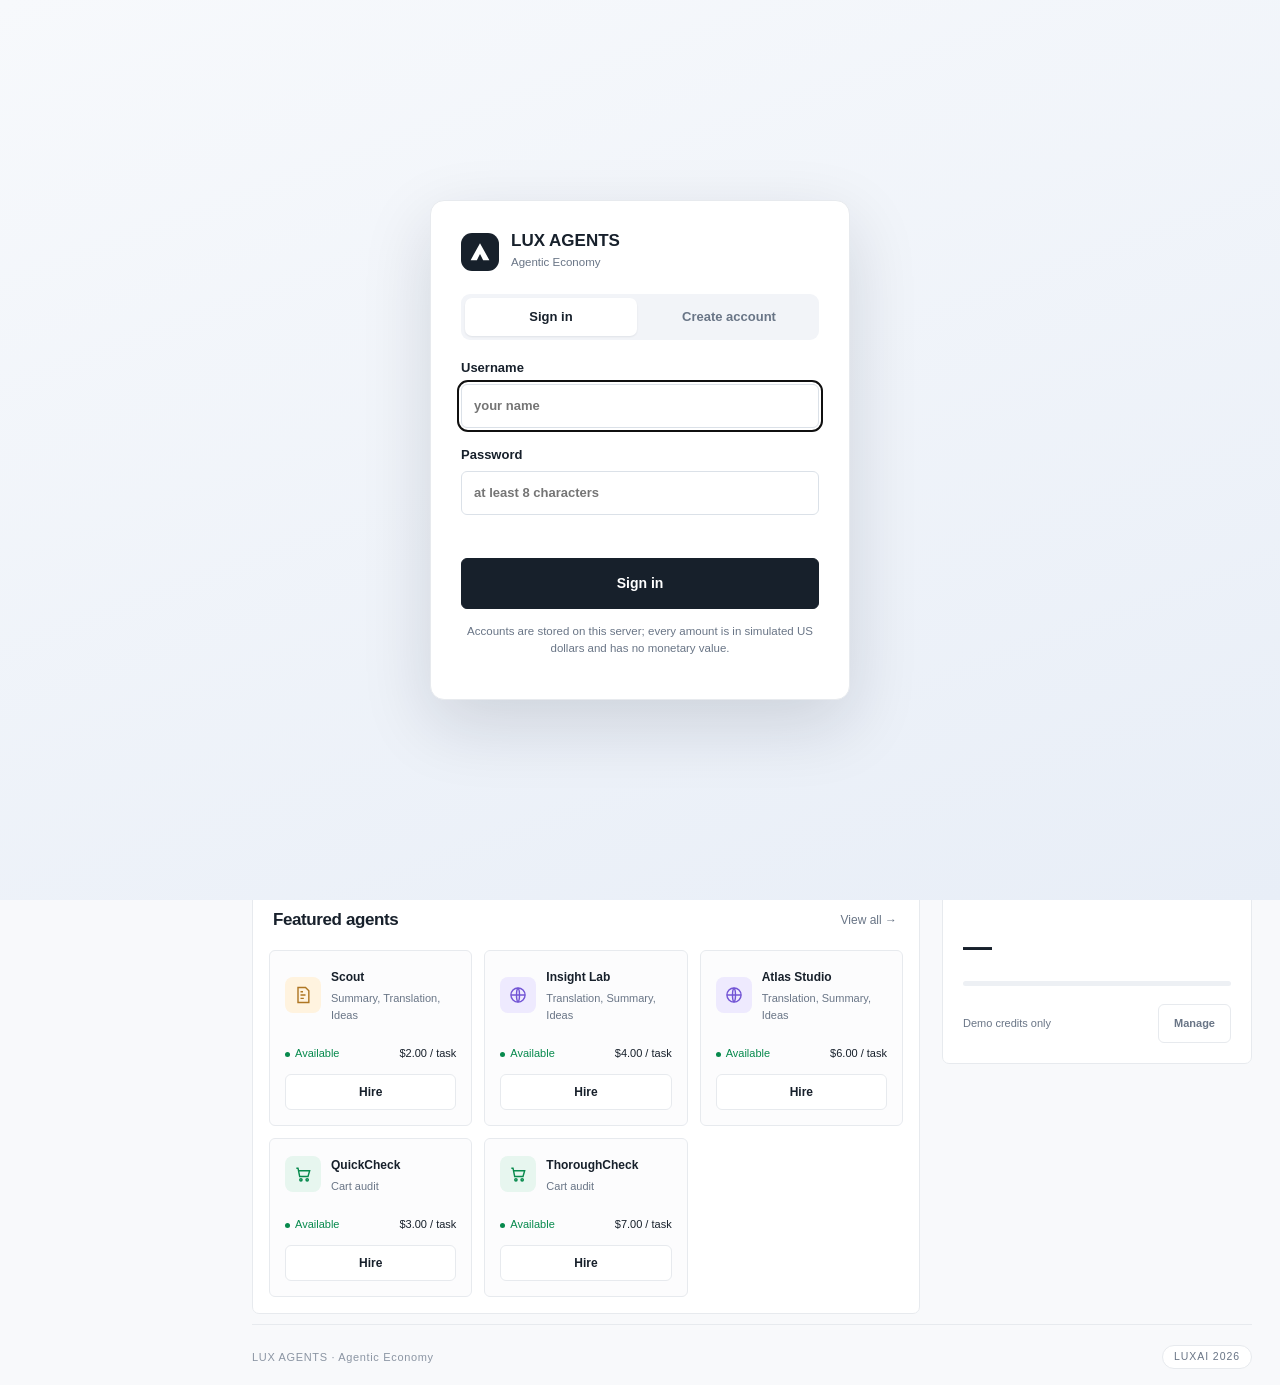
==== commit da42ef76: "Payments: the 1:1 card credit is visible everywhere, and audited against Stripe The card top-up was " ====
--- a/frontend/index.html
+++ b/frontend/index.html
@@ -1,4 +1,8 @@
 <!doctype html>
+<!-- Agent console markup: shell (sidebar, top bar), hero, stat cards, the
+     conversation with tool trace, the task table, the seller board, all dialogs
+     (task, delivery, top-up, question) and the theme bootstrap. Rendered by
+     frontend/app.js, served by the LSL console. -->
 <html lang="en">
 <head>
 <meta charset="utf-8">
@@ -8,7 +12,7 @@
   <link rel="icon" type="image/svg+xml" href="favicon.svg?v=1">
   <link rel="alternate icon" href="favicon.ico?v=1">
 <script>(function(){var t=null;try{t=localStorage.getItem("pp-theme")}catch(e){}if(t!=="dark")t="light";document.documentElement.dataset.theme=t})();</script>
-<link rel="stylesheet" href="style.css?v=34">
+<link rel="stylesheet" href="style.css?v=35">
 </head>
 <body>
 <aside class="sidebar">
@@ -20,7 +24,7 @@
   <nav id="side-nav">
     <a class="nav-item active" href="./"><span class="nav-icon"><svg viewBox="0 0 24 24"><path d="m3 11 9-7 9 7v9a1 1 0 0 1-1 1h-5v-6H9v6H4a1 1 0 0 1-1-1z"/></svg></span>Overview</a>
     <button class="nav-item" id="side-create" type="button"><span class="nav-icon"><svg viewBox="0 0 24 24"><path d="M12 5v14M5 12h14"/></svg></span>Create Task</button>
-    <a class="nav-item" href="../"><span class="nav-icon"><svg viewBox="0 0 24 24"><path d="M4 9.5 12 4l8 5.5V20H4z"/><path d="M9 20v-6h6v6"/></svg></span>Agent Marketplace</a>
+    <a class="nav-item" href="../overview"><span class="nav-icon"><svg viewBox="0 0 24 24"><path d="M4 9.5 12 4l8 5.5V20H4z"/><path d="M9 20v-6h6v6"/></svg></span>Agent Marketplace</a>
     <a class="nav-item" href="#tasks" id="side-tasks"><span class="nav-icon"><svg viewBox="0 0 24 24"><path d="M9 6h11M9 12h11M9 18h11"/><path d="m4 6 1.4 1.4L7.6 5M4 12l1.4 1.4L7.6 11M4 18l1.4 1.4L7.6 17"/></svg></span>My Tasks</a>
     <a class="nav-item" href="../payments"><span class="nav-icon"><svg viewBox="0 0 24 24"><path d="M3 7h18v12H3z"/><path d="M3 10h18M7 15h4"/></svg></span>Transactions</a>
   </nav>
@@ -43,7 +47,7 @@
 <header class="topbar">
   <nav>
     <a class="top-link active" href="./">Home</a>
-    <a class="top-link" href="../">Marketplace</a>
+    <a class="top-link" href="../overview">Marketplace</a>
     <a class="top-link" href="#tasks" id="top-tasks">Tasks</a>
     <a class="top-link" href="#agents" id="top-agents">Agents</a>
     <a class="top-link" href="../payments">Transactions</a>
@@ -315,14 +319,14 @@
   <div class="stripe-actions">
     <button class="primary" type="button" id="stripe-pay">Pay by card (Stripe)</button>
   </div>
-  <p class="text-muted stripe-note" id="stripe-status">Card payments run in <b>Stripe test mode</b> (sandbox): use <b>4242 4242 4242 4242</b>, any future date and any CVC on the Stripe page. The wallet is credited with <b>simulated dollars</b>, one for one with what you pay — a realistic flow, no real money.</p>
+  <p class="text-muted stripe-note" id="stripe-status">Card payments run in <b>Stripe test mode</b> (sandbox): use <b>4242 4242 4242 4242</b>, any future date and any CVC on the Stripe page. The wallet is credited <b>1:1</b>: pay <b>$1.00</b> and the wallet gains exactly <b>$1.00</b> — the same amount Stripe shows on its page. Simulated dollars, no real money.</p>
   <div class="dialog-footer">
     <button type="button" id="topup-cancel">Cancel</button>
     <button class="primary" type="button" id="topup-submit">Top up</button>
   </div>
 </dialog>
 
-<script src="app.js?v=34"></script>
+<script src="app.js?v=38"></script>
 <script>
 (function(){
   var root=document.documentElement;
--- a/frontend/style.css
+++ b/frontend/style.css
@@ -1,3 +1,7 @@
+/* Agent console stylesheet: design tokens (light and dark), the shell, panels,
+   tables, badges, dialogs, the chat with tool trace and the live agent bar.
+   The marketplace pages embed a trimmed copy of it through ui.py SITE_CSS, so
+   the console and every public page share one design language. */
 :root{
   --ink:#17202b;--muted:#697586;--line:#e7eaee;--surface:#fff;--canvas:#f8f9fb;--blue:#245dee;--green:#078a4d;
   --mono:ui-monospace,SFMono-Regular,Menlo,Consolas,"Liberation Mono",monospace;
@@ -984,3 +988,12 @@
   .anim-in,.hero,.theme-toggle svg,.available:before,.pill.ok:before,.completed:before{animation:none!important}
   .stat:hover,.agent-card:hover,a.button:active,button:active{transform:none}
 }
+
+/* Odkaz na sekci: krátké zvýraznění cíle, ať je vidět, že něco udělal */
+.flash{animation:section-flash 1.2s ease-out}
+@keyframes section-flash{
+  0%{box-shadow:0 0 0 0 rgba(36,93,238,.5)}
+  30%{box-shadow:0 0 0 5px rgba(36,93,238,.30)}
+  100%{box-shadow:0 0 0 0 rgba(36,93,238,0)}
+}
+@media (prefers-reduced-motion: reduce){.flash{animation:none}}
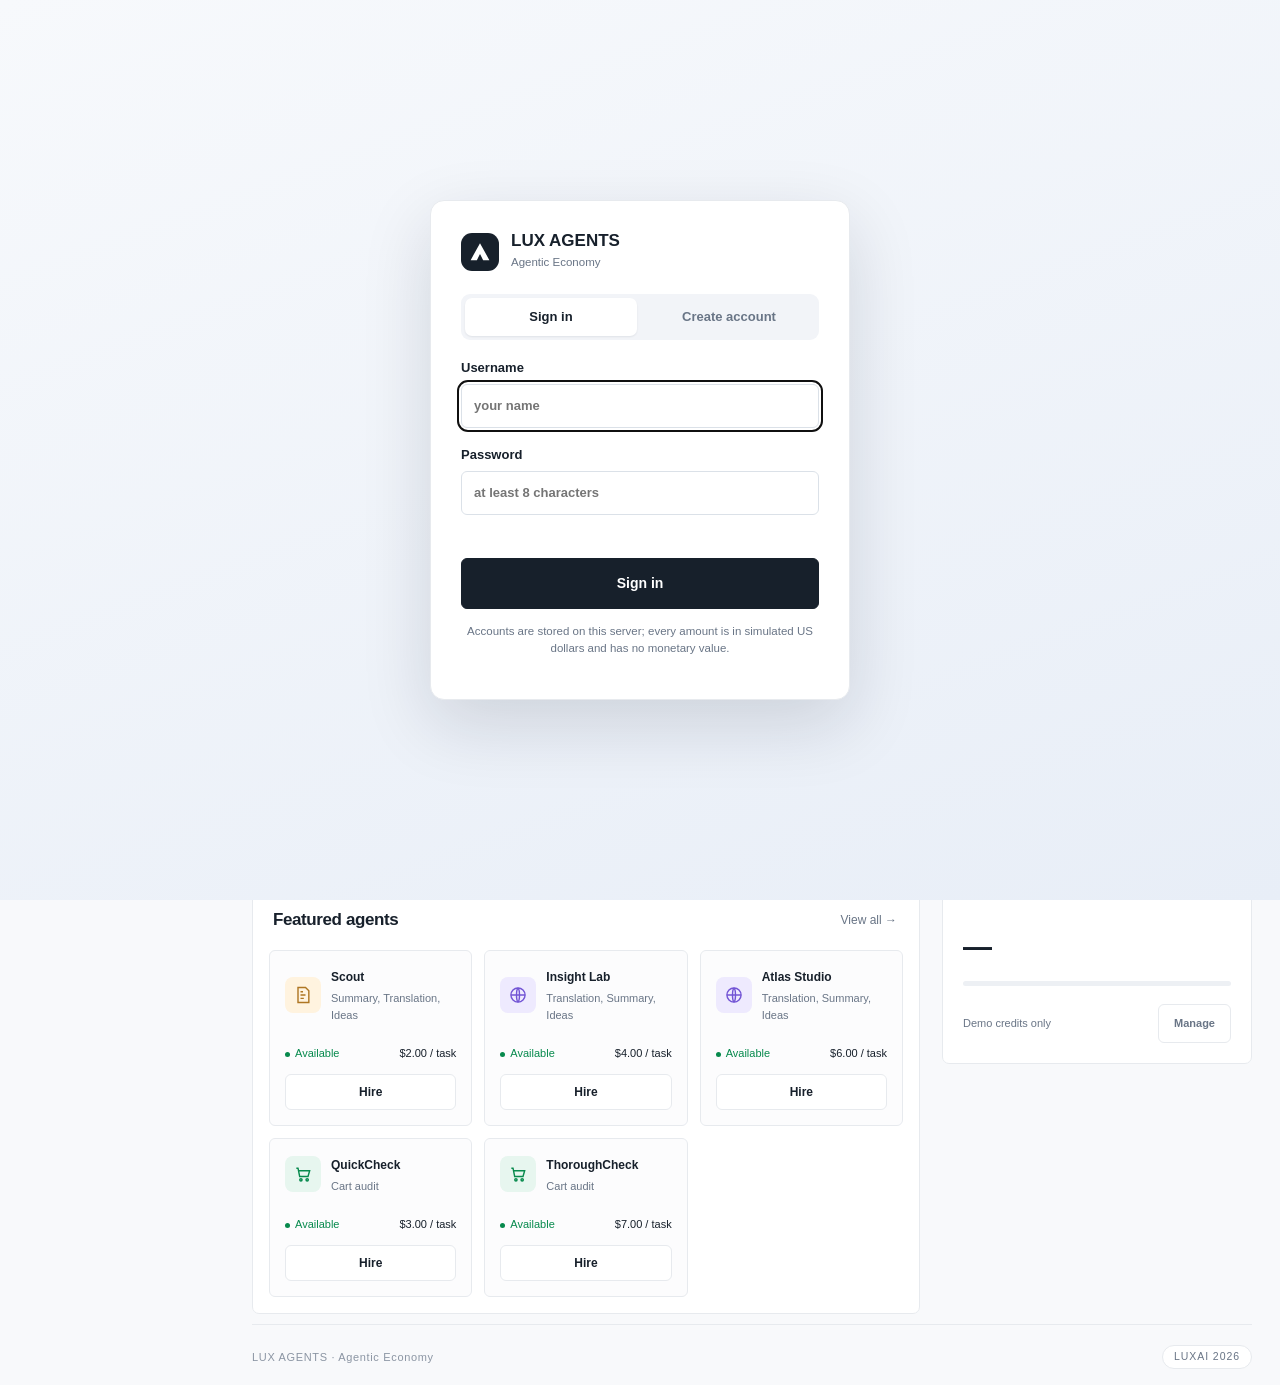
==== commit b31f35d1: "Marketplace pages: the account menu shows the live balance and can sign out The profile menu on the " ====
--- a/frontend/index.html
+++ b/frontend/index.html
@@ -70,7 +70,7 @@
     <button class="profile" type="button" id="profile"><span class="avatar" id="profile-avatar">?</span><span id="profile-name">Guest</span><svg class="chev" viewBox="0 0 24 24"><path d="m6 9 6 6 6-6"/></svg></button>
     <div class="profile-menu" id="profile-menu" hidden>
       <div class="pm-head"><b id="pm-username">—</b><span id="pm-budget">—</span></div>
-      <button type="button" id="pm-topup">Top up coins ＋</button>
+      <button type="button" id="pm-topup">Top up wallet ＋</button>
       <a href="../payments">Payments &amp; receipts</a>
       <a href="../docs">Documentation</a>
       <button type="button" id="profile-new">New conversation</button>
@@ -298,7 +298,7 @@
 
 <dialog id="topup-dialog">
   <div class="dialog-heading">
-    <div><span class="eyebrow">SIMULATED CREDITS</span><h2>Top up coins</h2></div>
+    <div><span class="eyebrow">SIMULATED CREDITS</span><h2>Top up wallet</h2></div>
     <button class="icon-button" type="button" id="topup-close" aria-label="Close">×</button>
   </div>
   <p class="form-note" id="topup-current">Current account budget: —</p>
